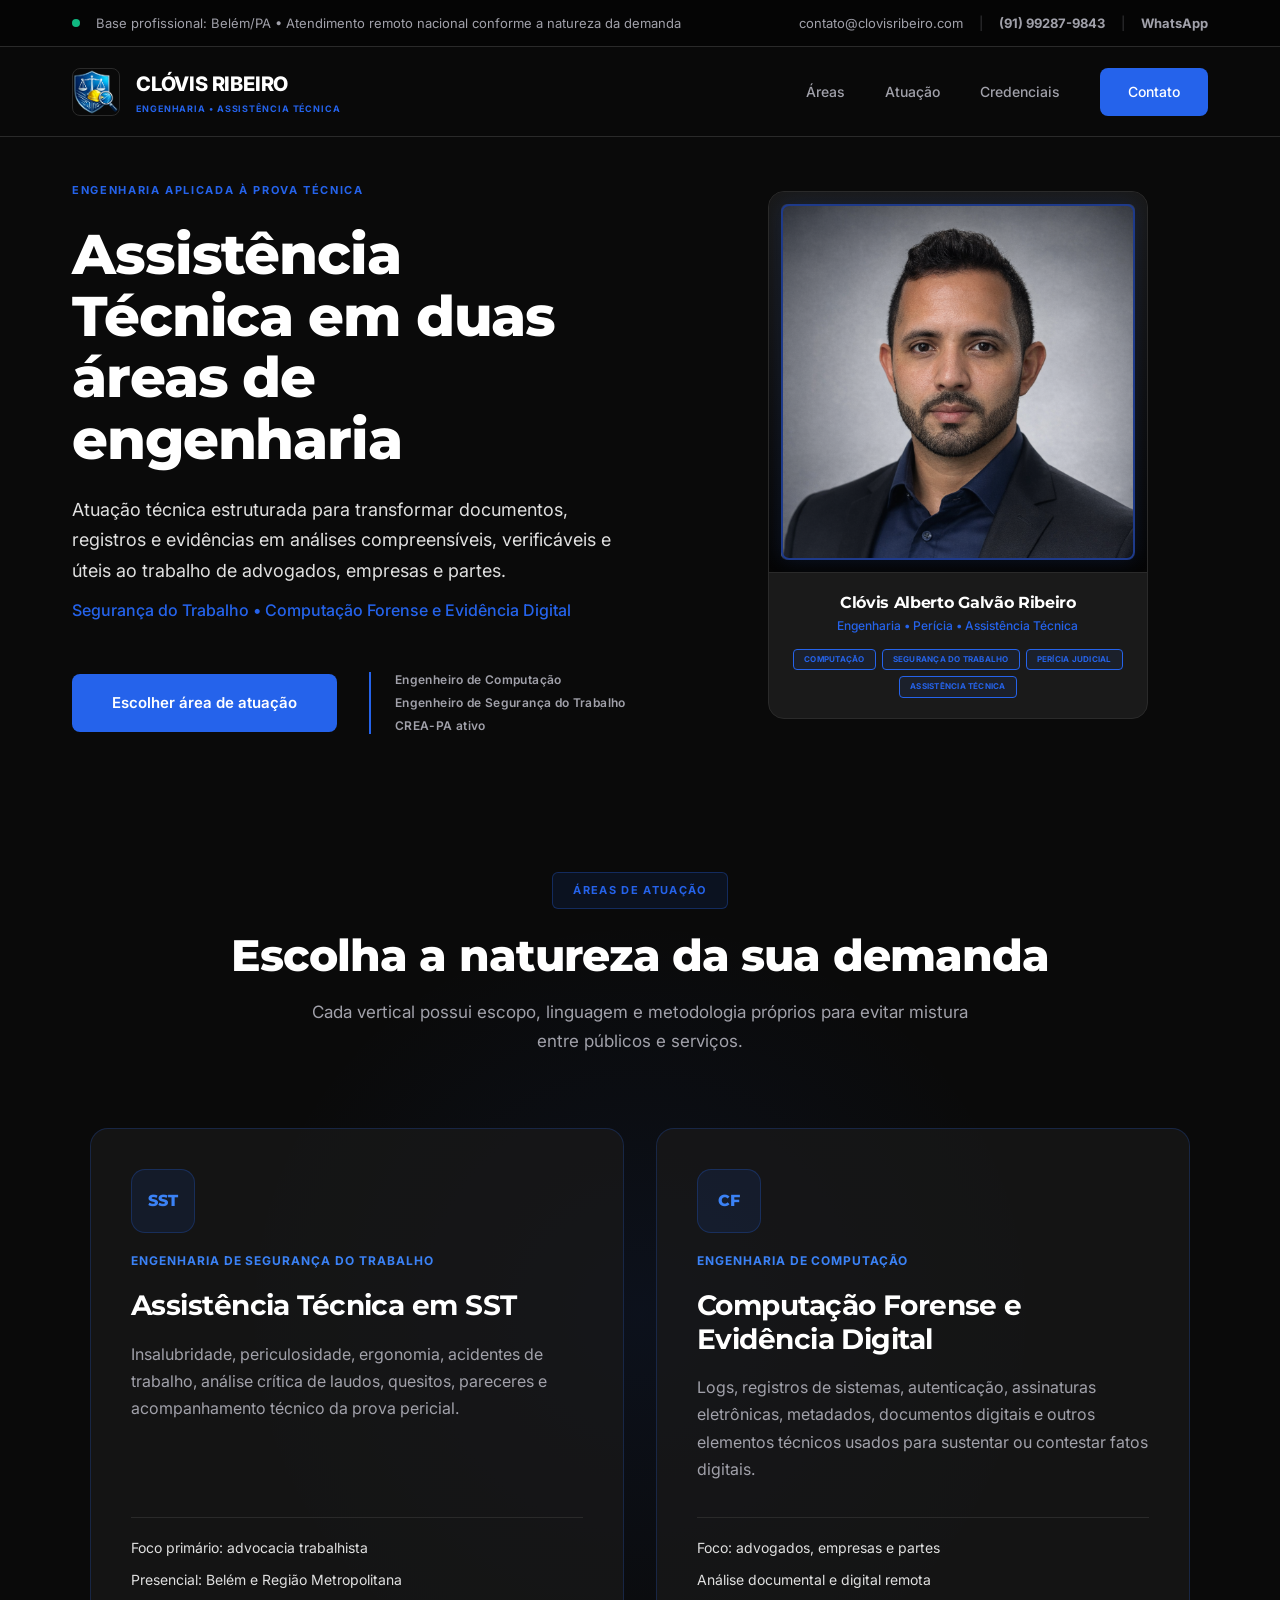
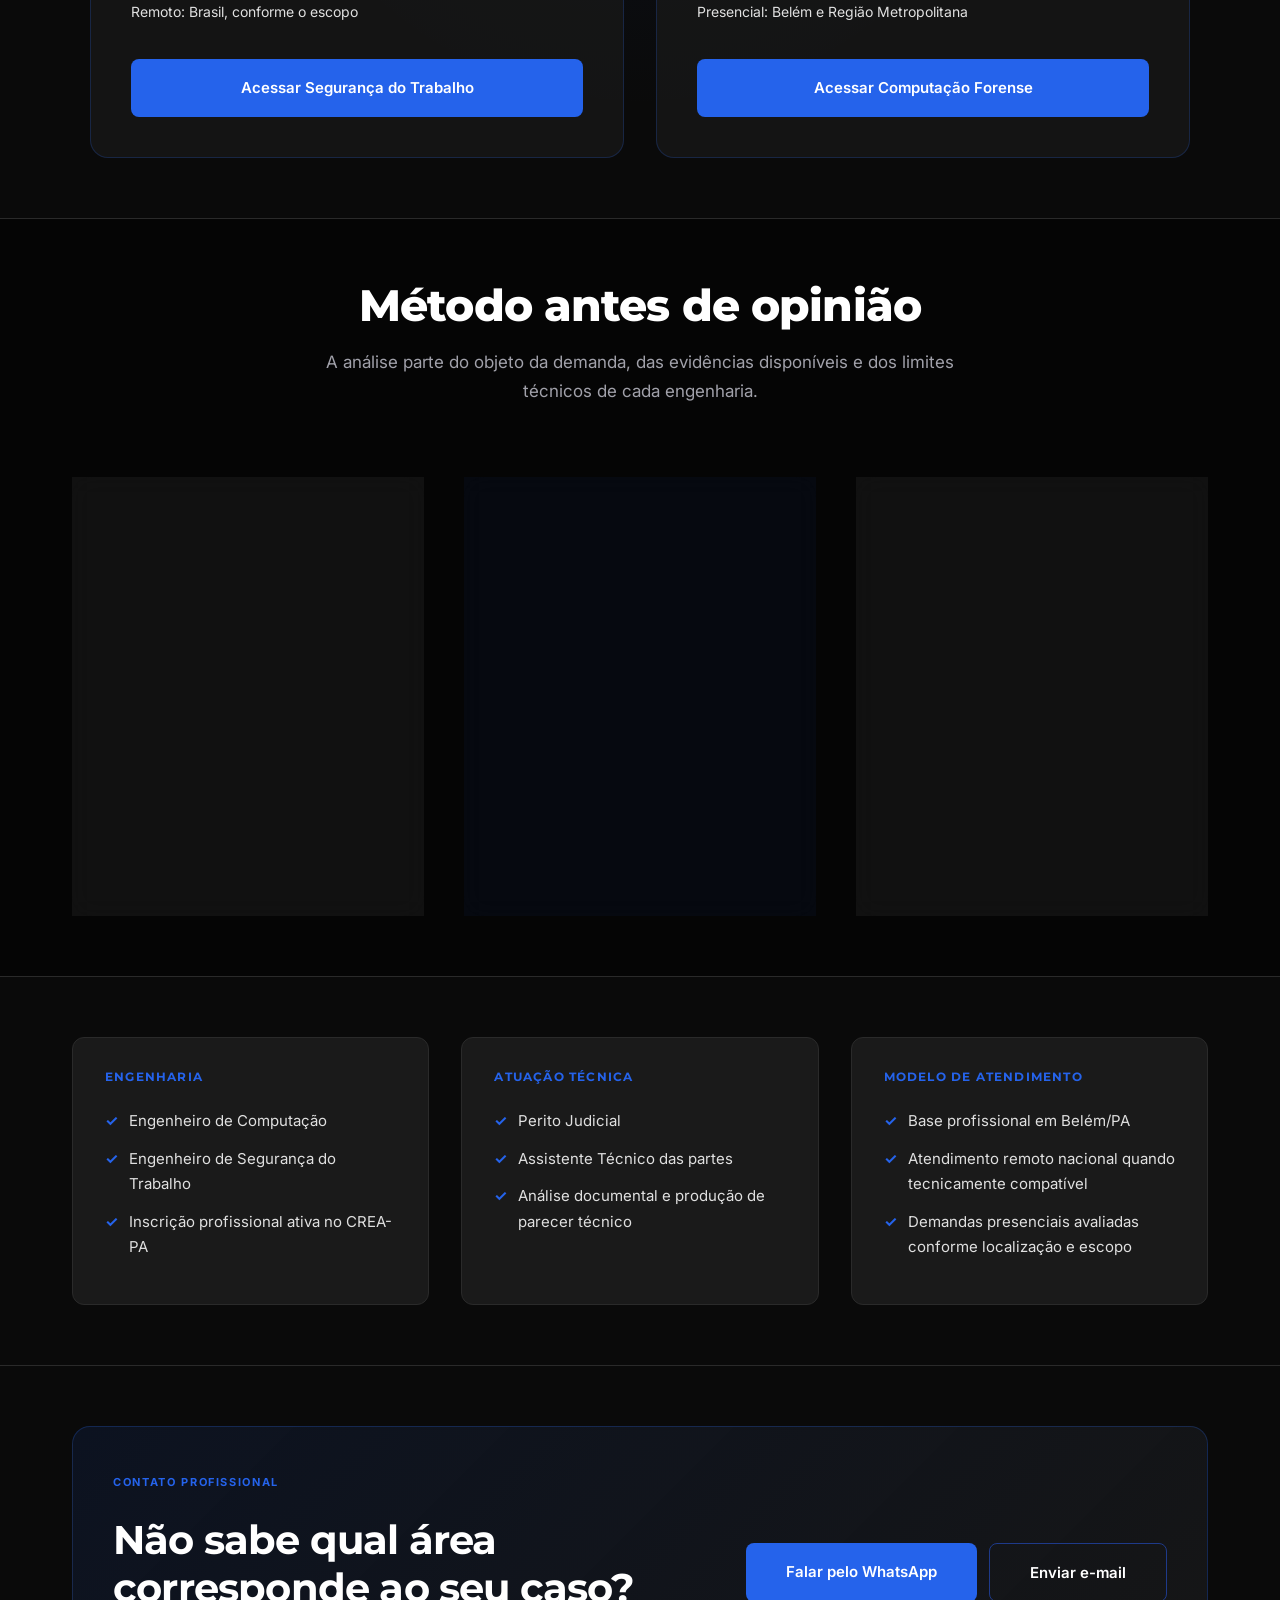
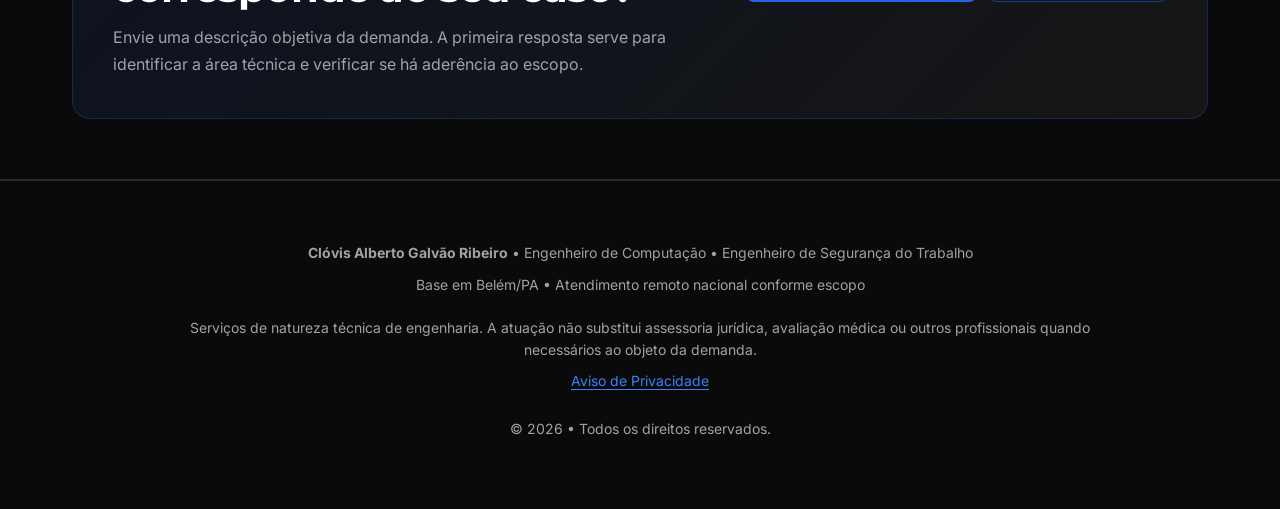
==== index.html @ cce73274 "fix: substitui marcador 01 por CF no card de computacao forense" ====
<!doctype html>
<html lang="pt-BR" dir="ltr">
<head>
  <meta charset="UTF-8" />
  <meta name="viewport" content="width=device-width, initial-scale=1" />
  <meta http-equiv="X-UA-Compatible" content="IE=edge" />

  <title>Clóvis Ribeiro | Engenharia, Assistência Técnica e Perícia</title>
  <meta name="description" content="Engenheiro de Computação e Engenheiro de Segurança do Trabalho. Assistência técnica em SST e Computação Forense, com base em Belém/PA e atendimento remoto nacional conforme o escopo." />
  <meta name="author" content="Clóvis Alberto Galvão Ribeiro" />
  <meta name="robots" content="index, follow" />

  <link rel="icon" type="image/png" href="assets/logo.png">
  <link rel="apple-touch-icon" href="assets/logo.png">
  <link rel="canonical" href="https://clovisribeiro.com/" />

  <meta property="og:type" content="website" />
  <meta property="og:url" content="https://clovisribeiro.com/" />
  <meta property="og:title" content="Clóvis Ribeiro | Engenharia e Assistência Técnica" />
  <meta property="og:description" content="Duas áreas de atuação: Segurança do Trabalho e Computação Forense. Análise técnica estruturada para prova pericial e contencioso." />
  <meta property="og:image" content="https://clovisribeiro.com/assets/ClovisProfissional.png" />
  <meta property="og:image:width" content="1024" />
  <meta property="og:image:height" content="1024" />
  <meta property="twitter:card" content="summary_large_image" />
  <meta property="twitter:image" content="https://clovisribeiro.com/assets/ClovisProfissional.png" />

  <script type="application/ld+json">
  {
    "@context": "https://schema.org",
    "@type": "Person",
    "name": "Clóvis Alberto Galvão Ribeiro",
    "url": "https://clovisribeiro.com/",
    "image": "https://clovisribeiro.com/assets/ClovisProfissional.png",
    "jobTitle": ["Engenheiro de Computação", "Engenheiro de Segurança do Trabalho"],
    "address": {
      "@type": "PostalAddress",
      "addressLocality": "Belém",
      "addressRegion": "PA",
      "addressCountry": "BR"
    },
    "email": "contato@clovisribeiro.com",
    "telephone": "+55-91-99287-9843",
    "knowsAbout": [
      "Segurança do Trabalho",
      "Insalubridade",
      "Periculosidade",
      "Ergonomia",
      "Computação Forense",
      "Evidência Digital",
      "Segurança da Informação"
    ]
  }
  </script>

  <link rel="preconnect" href="https://fonts.googleapis.com">
  <link rel="preconnect" href="https://fonts.gstatic.com" crossorigin>
  <link href="https://fonts.googleapis.com/css2?family=Montserrat:wght@400;500;600;700;800&family=Inter:wght@300;400;500;600&display=swap" rel="stylesheet">
  <link rel="stylesheet" href="style.css" />
  
  <script>
    const GA4_ID = "";
    const ADS_ID = "";
    window.dataLayer = window.dataLayer || [];
    function gtag(){dataLayer.push(arguments);}
    const GTAG_LOAD_ID = GA4_ID || ADS_ID;
    if (GTAG_LOAD_ID) {
      const script = document.createElement('script');
      script.async = true;
      script.src = `https://www.googletagmanager.com/gtag/js?id=${GTAG_LOAD_ID}`;
      document.head.appendChild(script);
      gtag('js', new Date());
      if (GA4_ID) {
        gtag('config', GA4_ID, {
          'send_page_view': true,
          'allow_google_signals': true,
          'allow_ad_personalization_signals': false
        });
      }
      if (ADS_ID) gtag('config', ADS_ID);
    }
    function trackEvent(eventName, eventParams) {
      if (GA4_ID) gtag('event', eventName, eventParams);
    }
  </script>
</head>
<body>
  <div class="topbar">
    <div class="container topbar__inner">
      <div class="topbar__left">
        <span class="status-dot"></span>
        <span>Base profissional: Belém/PA • Atendimento remoto nacional conforme a natureza da demanda</span>
      </div>
      <div class="topbar__right">
        <a href="mailto:contato@clovisribeiro.com">contato@clovisribeiro.com</a>
        <span class="separator">|</span>
        <a href="tel:+5591992879843"><strong>(91) 99287-9843</strong></a>
        <span class="separator">|</span>
        <a href="https://wa.me/5591992879843" target="_blank" rel="noopener noreferrer"><strong>WhatsApp</strong></a>
      </div>
    </div>
  </div>

  <header class="header">
    <div class="container header__inner">
      <a class="brand" href="#inicio">
        <img class="brand__logo" src="assets/logo.png" alt="Logo Clóvis Ribeiro" width="48" height="48" loading="eager">
        <div class="brand__text">
          <span class="brand__name">CLÓVIS RIBEIRO</span>
          <span class="brand__tag">ENGENHARIA • ASSISTÊNCIA TÉCNICA</span>
        </div>
      </a>
      <button class="mobile-menu-toggle" id="mobileMenuToggle" aria-label="Abrir menu de navegação" aria-expanded="false">
        <span></span><span></span><span></span>
      </button>
      <nav class="nav" id="mainNav" aria-label="Navegação principal">
        <a href="#areas">Áreas</a>
        <a href="#atuacao">Atuação</a>
        <a href="#credenciais">Credenciais</a>
        <a href="#contato" class="nav__cta">Contato</a>
      </nav>
    </div>
  </header>

  <main>
    <section class="hero hub-hero" id="inicio">
      <div class="container hero__grid">
        <div class="hero__content">
          <span class="kicker">Engenharia aplicada à prova técnica</span>
          <h1 class="hero__title">Assistência Técnica em duas áreas de engenharia</h1>
          <p class="hero__lead">Atuação técnica estruturada para transformar documentos, registros e evidências em análises compreensíveis, verificáveis e úteis ao trabalho de advogados, empresas e partes.</p>
          <p class="hero__target">Segurança do Trabalho • Computação Forense e Evidência Digital</p>
          <div class="hero__actions hero__actions--left">
            <a class="btn btn--primary hero-cta-restore" href="#areas">Escolher área de atuação</a>
            <div class="hero__credentials">
              <span>Engenheiro de Computação</span>
              <span>Engenheiro de Segurança do Trabalho</span>
              <span>CREA-PA ativo</span>
            </div>
          </div>
        </div>

        <div class="hero__visual">
          <div class="profile-card">
            <div class="profile-image">
              <img src="assets/ClovisProfissional.png" alt="Clóvis Alberto Galvão Ribeiro" width="380" height="380" loading="eager" fetchpriority="high" decoding="async">
            </div>
            <div class="profile-info">
              <h2>Clóvis Alberto Galvão Ribeiro</h2>
              <p>Engenharia • Perícia • Assistência Técnica</p>
              <div class="profile-certifications">
                <span>COMPUTAÇÃO</span>
                <span>SEGURANÇA DO TRABALHO</span>
                <span>PERÍCIA JUDICIAL</span>
                <span>ASSISTÊNCIA TÉCNICA</span>
              </div>
            </div>
          </div>
        </div>
      </div>
    </section>

    <section class="section section--premium" id="areas">
      <div class="container">
        <header class="section-header">
          <span class="methodology-badge">Áreas de atuação</span>
          <h2 class="section-title">Escolha a natureza da sua demanda</h2>
          <p class="section-subtitle section-subtitle--centered">Cada vertical possui escopo, linguagem e metodologia próprios para evitar mistura entre públicos e serviços.</p>
        </header>

        <div class="service-choice-grid">
          <article class="service-choice-card">
            <div class="service-choice-icon" aria-hidden="true">SST</div>
            <span class="service-choice-kicker">Engenharia de Segurança do Trabalho</span>
            <h3>Assistência Técnica em SST</h3>
            <p>Insalubridade, periculosidade, ergonomia, acidentes de trabalho, análise crítica de laudos, quesitos, pareceres e acompanhamento técnico da prova pericial.</p>
            <div class="service-choice-meta">
              <span>Foco primário: advocacia trabalhista</span>
              <span>Presencial: Belém e Região Metropolitana</span>
              <span>Remoto: Brasil, conforme o escopo</span>
            </div>
            <a class="btn btn--primary" href="sst/">Acessar Segurança do Trabalho</a>
          </article>

          <article class="service-choice-card">
            <div class="service-choice-icon" aria-hidden="true">CF</div>
            <span class="service-choice-kicker">Engenharia de Computação</span>
            <h3>Computação Forense e Evidência Digital</h3>
            <p>Logs, registros de sistemas, autenticação, assinaturas eletrônicas, metadados, documentos digitais e outros elementos técnicos usados para sustentar ou contestar fatos digitais.</p>
            <div class="service-choice-meta">
              <span>Foco: advogados, empresas e partes</span>
              <span>Análise documental e digital remota</span>
              <span>Presencial: Belém e Região Metropolitana</span>
            </div>
            <a class="btn btn--primary" href="computacao-forense/">Acessar Computação Forense</a>
          </article>
        </div>
      </div>
    </section>

    <section class="section section--dark" id="atuacao">
      <div class="container">
        <header class="section-header">
          <h2 class="section-title">Método antes de opinião</h2>
          <p class="section-subtitle section-subtitle--centered">A análise parte do objeto da demanda, das evidências disponíveis e dos limites técnicos de cada engenharia.</p>
        </header>
        <div class="modern-grid">
          <article class="modern-card">
            <div class="card-icon" aria-hidden="true">01</div>
            <h3>Delimitação do problema</h3>
            <div class="card-divider"></div>
            <p>Identificação do que precisa ser tecnicamente demonstrado, contestado ou esclarecido e de quais dados são necessários para isso.</p>
          </article>
          <article class="modern-card modern-card--featured">
            <div class="featured-badge">Método</div>
            <div class="card-icon" aria-hidden="true">02</div>
            <h3>Análise baseada em evidências</h3>
            <div class="card-divider"></div>
            <p>Exame dos documentos, registros e elementos técnicos relevantes, com separação entre fatos, limitações, inconsistências e conclusões possíveis.</p>
          </article>
          <article class="modern-card">
            <div class="card-icon" aria-hidden="true">03</div>
            <h3>Comunicação técnica clara</h3>
            <div class="card-divider"></div>
            <p>Entrega de subsídios técnicos compreensíveis para apoiar decisões, quesitos, pareceres e a atuação profissional de quem conduz o caso.</p>
          </article>
        </div>
      </div>
    </section>

    <section class="section" id="credenciais">
      <div class="container qualificacoes-grid">
        <article class="qualification-card">
          <h3>ENGENHARIA</h3>
          <ul>
            <li>Engenheiro de Computação</li>
            <li>Engenheiro de Segurança do Trabalho</li>
            <li>Inscrição profissional ativa no CREA-PA</li>
          </ul>
        </article>
        <article class="qualification-card">
          <h3>ATUAÇÃO TÉCNICA</h3>
          <ul>
            <li>Perito Judicial</li>
            <li>Assistente Técnico das partes</li>
            <li>Análise documental e produção de parecer técnico</li>
          </ul>
        </article>
        <article class="qualification-card">
          <h3>MODELO DE ATENDIMENTO</h3>
          <ul>
            <li>Base profissional em Belém/PA</li>
            <li>Atendimento remoto nacional quando tecnicamente compatível</li>
            <li>Demandas presenciais avaliadas conforme localização e escopo</li>
          </ul>
        </article>
      </div>
    </section>

    <section class="section section--contact" id="contato">
      <div class="container">
        <div class="cta-band">
          <div>
            <span class="kicker">Contato profissional</span>
            <h2>Não sabe qual área corresponde ao seu caso?</h2>
            <p>Envie uma descrição objetiva da demanda. A primeira resposta serve para identificar a área técnica e verificar se há aderência ao escopo.</p>
          </div>
          <div class="cta-band__actions">
            <a class="btn btn--primary" href="https://wa.me/5591992879843?text=Ol%C3%A1%2C%20Cl%C3%B3vis.%20Gostaria%20de%20avaliar%20uma%20demanda%20t%C3%A9cnica." target="_blank" rel="noopener noreferrer">Falar pelo WhatsApp</a>
            <a class="btn btn--secondary" href="mailto:contato@clovisribeiro.com">Enviar e-mail</a>
          </div>
        </div>
      </div>
    </section>
  </main>

  <footer class="footer">
    <div class="container footer-content">
      <p><strong>Clóvis Alberto Galvão Ribeiro</strong> • Engenheiro de Computação • Engenheiro de Segurança do Trabalho</p>
      <p>Base em Belém/PA • Atendimento remoto nacional conforme escopo</p>
      <p class="footer-legal-note">Serviços de natureza técnica de engenharia. A atuação não substitui assessoria jurídica, avaliação médica ou outros profissionais quando necessários ao objeto da demanda.</p>
      <p><a href="privacidade.html">Aviso de Privacidade</a></p>
      <p class="footer-copy">© <span id="year"></span> • Todos os direitos reservados.</p>
    </div>
  </footer>

  
  <script>
    document.getElementById('year').textContent = new Date().getFullYear();

    const mobileToggle = document.getElementById('mobileMenuToggle');
    const mainNav = document.getElementById('mainNav');
    if (mobileToggle && mainNav) {
      mobileToggle.addEventListener('click', () => {
        const isExpanded = mobileToggle.getAttribute('aria-expanded') === 'true';
        mobileToggle.setAttribute('aria-expanded', String(!isExpanded));
        mainNav.classList.toggle('nav--open');
        document.body.classList.toggle('menu-open');
      });
      document.querySelectorAll('.nav a').forEach(link => {
        link.addEventListener('click', () => {
          mainNav.classList.remove('nav--open');
          mobileToggle.setAttribute('aria-expanded', 'false');
          document.body.classList.remove('menu-open');
        });
      });
    }

    document.querySelectorAll('a[href^="#"]').forEach(anchor => {
      anchor.addEventListener('click', function (e) {
        const target = document.querySelector(this.getAttribute('href'));
        if (target) {
          e.preventDefault();
          target.scrollIntoView({ behavior: 'smooth', block: 'start' });
        }
      });
    });

    document.querySelectorAll('.faq-trigger').forEach(button => {
      button.addEventListener('click', () => {
        const item = button.closest('.faq-item');
        const isExpanded = button.getAttribute('aria-expanded') === 'true';
        document.querySelectorAll('.faq-item').forEach(other => {
          if (other !== item) {
            other.classList.remove('faq-item--active');
            const trigger = other.querySelector('.faq-trigger');
            if (trigger) trigger.setAttribute('aria-expanded', 'false');
          }
        });
        button.setAttribute('aria-expanded', String(!isExpanded));
        item.classList.toggle('faq-item--active');
      });
    });
  </script>
</body>
</html>
---- style.css ----
/* ===================================
   VARIÁVEIS E RESET
   =================================== */

:root {
  /* Cores principais */
  --bg-primary: #0a0a0a;
  --bg-secondary: #1a1a1a;
  --bg-dark: #050505;
  
  /* Azuis */
  --blue-navy: #1e3a8a;
  --blue-royal: #2563eb;
  --blue-light: #3b82f6;
  
  /* Textos */
  --text-white: #ffffff;
  --text-light: #e0e0e0;
  --text-gray: #a1a1aa;
  --text-dim: #71717a;
  
  /* Bordas */
  --border-subtle: #2a2a2a;
  --border-blue: #1e3a8a;
  
  /* Transições */
  --transition: 0.3s cubic-bezier(0.4, 0, 0.2, 1);
  --transition-slow: 0.5s cubic-bezier(0.4, 0, 0.2, 1);
}

/* Reset e Base */
*, *::before, *::after {
  box-sizing: border-box;
  margin: 0;
  padding: 0;
}

html {
  scroll-behavior: smooth;
  -webkit-font-smoothing: antialiased;
  -moz-osx-font-smoothing: grayscale;
}

body {
  font-family: 'Inter', -apple-system, BlinkMacSystemFont, 'Segoe UI', sans-serif;
  background: var(--bg-primary);
  color: var(--text-light);
  line-height: 1.7;
  font-size: 16px;
  font-weight: 400;
  overflow-x: hidden;
}

body.menu-open {
  overflow: hidden;
}

/* Tipografia */
h1, h2, h3, h4, h5, h6 {
  font-family: 'Montserrat', sans-serif;
  color: var(--text-white);
  font-weight: 700;
  line-height: 1.2;
  letter-spacing: -0.02em;
}

p {
  color: var(--text-light);
  margin-bottom: 1rem;
}

a {
  text-decoration: none;
  color: inherit;
  transition: var(--transition);
}

img {
  max-width: 100%;
  height: auto;
  display: block;
}

button {
  font-family: inherit;
  cursor: pointer;
  border: none;
  background: none;
}

/* Container */
.container {
  max-width: 1200px;
  margin: 0 auto;
  padding: 0 32px;
}

/* ===================================
   TOPBAR
   =================================== */

.topbar {
  background: var(--bg-dark);
  border-bottom: 1px solid var(--border-subtle);
  padding: 12px 0;
  font-size: 13px;
  color: var(--text-gray);
}

.topbar__inner {
  display: flex;
  justify-content: space-between;
  align-items: center;
  flex-wrap: wrap;
  gap: 12px;
}

.topbar__left,
.topbar__right {
  display: flex;
  align-items: center;
  gap: 16px;
}

.status-dot {
  width: 8px;
  height: 8px;
  background: #10b981;
  border-radius: 50%;
  display: inline-block;
  animation: pulse 2s infinite;
}

@keyframes pulse {
  0%, 100% { opacity: 1; }
  50% { opacity: 0.5; }
}

.separator {
  opacity: 0.3;
}

.topbar a:hover {
  color: var(--blue-royal);
}

/* ===================================
   HEADER
   =================================== */

.header {
  position: sticky;
  top: 0;
  background: rgba(10, 10, 10, 0.95);
  backdrop-filter: blur(20px);
  border-bottom: 1px solid var(--border-subtle);
  padding: 20px 0;
  z-index: 1000;
}

.header__inner {
  display: flex;
  justify-content: space-between;
  align-items: center;
}

/* Brand */
.brand {
  display: flex;
  align-items: center;
  gap: 16px;
}

.brand:hover {
  opacity: 0.9;
}

.brand__logo {
  width: 48px;
  height: 48px;
  border-radius: 8px;
  border: 1px solid var(--border-subtle);
}

.brand__text {
  display: flex;
  flex-direction: column;
}

.brand__name {
  font-size: 20px;
  font-weight: 800;
  color: var(--text-white);
  letter-spacing: -0.01em;
}

.brand__tag {
  font-size: 9px;
  color: var(--blue-royal);
  font-weight: 700;
  letter-spacing: 0.1em;
  text-transform: uppercase;
}

/* Navigation */
.nav {
  display: flex;
  align-items: center;
  gap: 40px;
}

.nav a {
  font-size: 14px;
  font-weight: 500;
  color: var(--text-gray);
  position: relative;
}

.nav a:not(.nav__cta)::after {
  content: '';
  position: absolute;
  bottom: -6px;
  left: 0;
  width: 0;
  height: 2px;
  background: var(--blue-royal);
  transition: var(--transition);
}

.nav a:not(.nav__cta):hover {
  color: var(--text-white);
}

.nav a:not(.nav__cta):hover::after {
  width: 100%;
}

.nav__cta {
  background: var(--blue-royal);
  color: var(--text-white) !important;
  padding: 12px 28px;
  border-radius: 8px;
  font-weight: 600;
  font-size: 14px;
}

.nav__cta:hover {
  background: var(--blue-light);
  transform: translateY(-2px);
}

/* Mobile Menu Toggle */
.mobile-menu-toggle {
  display: none;
  flex-direction: column;
  gap: 5px;
  padding: 8px;
}

.mobile-menu-toggle span {
  width: 24px;
  height: 2px;
  background: var(--blue-royal);
  border-radius: 2px;
  transition: var(--transition);
}

.mobile-menu-toggle[aria-expanded="true"] span:nth-child(1) {
  transform: rotate(45deg) translate(6px, 6px);
}

.mobile-menu-toggle[aria-expanded="true"] span:nth-child(2) {
  opacity: 0;
}

.mobile-menu-toggle[aria-expanded="true"] span:nth-child(3) {
  transform: rotate(-45deg) translate(6px, -6px);
}

/* ===================================
   HERO SECTION
   =================================== */

.hero {
  padding: 40px 0 60px 0;
  min-height: 75vh;
  display: flex;
  align-items: center;
}

.hero__grid {
  display: grid;
  grid-template-columns: 1fr 0.9fr;
  gap: 80px;
  align-items: center;
  margin-top: -20px;
}

.hero__content {
  text-align: center;
}

.kicker {
  display: inline-block;
  font-size: 11px;
  font-weight: 700;
  text-transform: uppercase;
  letter-spacing: 0.15em;
  color: var(--blue-royal);
  margin-bottom: 24px;
}

.hero__title {
  font-size: clamp(36px, 5vw, 56px);
  font-weight: 800;
  line-height: 1.1;
  margin-bottom: 24px;
  color: var(--text-white);
}

.hero__lead {
  font-size: 18px;
  line-height: 1.7;
  color: var(--text-light);
  max-width: 600px;
  margin: 0 auto 12px;
  text-align: justify;
  hyphens: none;
  -webkit-hyphens: none;
  -ms-hyphens: none;
  word-break: normal;
}

.hero__target {
  font-size: 16px;
  line-height: 1.6;
  color: var(--blue-royal);
  font-weight: 500;
  max-width: 600px;
  margin: 0 auto 40px;
  text-align: center;
}

.hero__actions {
  display: flex;
  align-items: center;
  justify-content: center;
  gap: 32px;
  flex-wrap: wrap;
  margin-top: 48px;
}

.hero__credentials {
  display: flex;
  flex-direction: column;
  gap: 6px;
  padding-left: 24px;
  border-left: 2px solid var(--blue-royal);
  text-align: left;
}

.hero__credentials span {
  font-size: 12px;
  font-weight: 600;
  color: var(--text-gray);
  letter-spacing: 0.03em;
  line-height: 1.4;
}

/* ===================================
   BUTTONS
   =================================== */

.btn {
  display: inline-block;
  padding: 16px 40px;
  font-size: 15px;
  font-weight: 600;
  border-radius: 8px;
  transition: var(--transition);
  cursor: pointer;
  text-align: center;
  border: none;
}

.btn--primary {
  background: var(--blue-royal);
  color: var(--text-white);
}

.btn--primary:hover {
  background: var(--blue-light);
  transform: translateY(-2px);
  box-shadow: 0 8px 24px rgba(37, 99, 235, 0.3);
}

.btn--full {
  width: 100%;
}

.hero-cta-restore.btn.btn--primary {
  background: var(--blue-royal);
  color: var(--text-white);
  padding: 16px 40px;
  font-size: 15px;
  font-weight: 600;
  border-radius: 8px;
  transition: var(--transition);
  cursor: pointer;
  display: inline-flex;
  align-items: center;
  justify-content: center;
  border: none;
  text-decoration: none;
  box-shadow: none;
  letter-spacing: normal;
  text-transform: none;
  width: auto;
}

.hero-cta-restore.btn.btn--primary:hover {
  background: var(--blue-light);
  transform: translateY(-2px);
  box-shadow: 0 8px 24px rgba(37, 99, 235, 0.3);
}

.hero-cta-restore.btn.btn--primary:active {
  transform: translateY(0);
}

/* ===================================
   PROFILE CARD
   =================================== */

.profile-card {
  background: var(--bg-secondary);
  border: 1px solid var(--border-subtle);
  border-radius: 16px;
  overflow: hidden;
  transition: var(--transition-slow);
  max-width: 380px;
  margin: 0 auto;
}

.profile-card:hover {
  transform: translateY(-8px);
  border-color: var(--blue-navy);
  box-shadow: 0 20px 60px rgba(37, 99, 235, 0.15);
}

.profile-image {
  height: 380px;
  background: linear-gradient(180deg, var(--bg-secondary) 0%, var(--bg-dark) 100%);
  display: flex;
  align-items: flex-end;
  justify-content: center;
  overflow: hidden;
  position: relative;
  padding: 12px;
}

.profile-image::before {
  content: '';
  position: absolute;
  inset: 12px;
  border: 2px solid var(--blue-navy);
  border-radius: 8px;
  pointer-events: none;
  z-index: 1;
  box-shadow: 0 0 20px rgba(37, 99, 235, 0.15);
}

.profile-image img {
  width: 100%;
  height: 100%;
  object-fit: cover;
  object-position: center 15%;
  border-radius: 6px;
}

.profile-info {
  padding: 20px;
  text-align: center;
  border-top: 1px solid var(--border-subtle);
}

.profile-info h2 {
  font-size: 16px;
  font-weight: 700;
  color: var(--text-white);
  margin-bottom: 4px;
  line-height: 1.3;
}

.profile-info p {
  font-size: 12px;
  color: var(--blue-royal);
  margin-bottom: 14px;
  font-weight: 500;
  line-height: 1.4;
}

.profile-certifications {
  display: flex;
  flex-wrap: wrap;
  gap: 6px;
  justify-content: center;
  margin-top: 0;
  padding: 0;
}

.profile-certifications span {
  font-size: 8px;
  font-weight: 700;
  text-transform: uppercase;
  letter-spacing: 0.03em;
  padding: 5px 10px;
  background: rgba(37, 99, 235, 0.08);
  border: 1.5px solid var(--blue-royal);
  color: var(--blue-royal);
  border-radius: 4px;
  transition: var(--transition);
  line-height: 1.2;
}

.profile-certifications span:hover {
  background: rgba(37, 99, 235, 0.15);
  border-color: var(--blue-light);
  transform: translateY(-2px);
}

/* ===================================
   SECTIONS
   =================================== */

.section {
  padding: 60px 0;
  border-bottom: 1px solid var(--border-subtle);
}

.section--dark {
  background: var(--bg-dark);
}

.section-header {
  text-align: center;
  margin-bottom: 72px;
}

.section-title {
  font-size: clamp(32px, 4vw, 44px);
  font-weight: 800;
  color: var(--text-white);
  margin-bottom: 16px;
}

.section-subtitle {
  font-size: 17px;
  color: var(--text-gray);
  max-width: 700px;
  margin: 0 auto;
}

.section-subtitle--centered {
  text-align: center !important;
}

/* ===================================
   SEÇÃO PREMIUM - O QUE É ASSISTÊNCIA TÉCNICA
   =================================== */

.section--premium {
  position: relative;
  overflow: hidden;
}

.section--premium::before {
  content: '';
  position: absolute;
  top: 50%;
  left: 50%;
  width: 800px;
  height: 800px;
  background: radial-gradient(circle, rgba(37, 99, 235, 0.08) 0%, transparent 70%);
  transform: translate(-50%, -50%);
  pointer-events: none;
  z-index: 0;
}

.section--premium .container {
  position: relative;
  z-index: 1;
}

.section-subtitle-premium {
  font-size: 19px;
  font-weight: 500;
  color: var(--text-gray);
  max-width: 800px;
  margin: 0 auto;
  line-height: 1.6;
  text-align: center;
}

/* Modern Grid */
.modern-grid {
  display: grid;
  grid-template-columns: repeat(3, 1fr);
  gap: 40px;
  max-width: 1200px;
  margin: 0 auto;
}

/* Modern Card */
.modern-card {
  position: relative;
  background: rgba(26, 26, 26, 0.6);
  backdrop-filter: blur(12px);
  -webkit-backdrop-filter: blur(12px);
  border: 1px solid rgba(37, 99, 235, 0.15);
  border-radius: 20px;
  padding: 48px 36px;
  transition: all 0.4s cubic-bezier(0.4, 0, 0.2, 1);
  overflow: hidden;
}

.modern-card::before {
  content: '';
  position: absolute;
  inset: 0;
  border-radius: 20px;
  padding: 1px;
  background: linear-gradient(135deg, rgba(37, 99, 235, 0.3), transparent, rgba(37, 99, 235, 0.1));
  -webkit-mask: linear-gradient(#fff 0 0) content-box, linear-gradient(#fff 0 0);
  -webkit-mask-composite: xor;
  mask-composite: exclude;
  opacity: 0;
  transition: opacity 0.4s ease;
}

.modern-card:hover {
  transform: translateY(-8px);
  border-color: rgba(37, 99, 235, 0.4);
  box-shadow: 0 20px 60px rgba(37, 99, 235, 0.15),
              0 0 0 1px rgba(255, 255, 255, 0.05) inset;
}

.modern-card:hover::before {
  opacity: 1;
}

/* Card Glow Effect */
.card-glow {
  position: absolute;
  top: 50%;
  left: 50%;
  width: 200px;
  height: 200px;
  background: radial-gradient(circle, rgba(37, 99, 235, 0.15) 0%, transparent 70%);
  transform: translate(-50%, -50%);
  opacity: 0;
  transition: opacity 0.4s ease;
  pointer-events: none;
}

.modern-card:hover .card-glow {
  opacity: 1;
}

/* Featured Card */
.modern-card--featured {
  border-color: rgba(37, 99, 235, 0.3);
  background: rgba(37, 99, 235, 0.05);
}

.featured-badge {
  position: absolute;
  top: 20px;
  right: 20px;
  background: linear-gradient(135deg, var(--blue-royal), var(--blue-light));
  color: var(--text-white);
  font-size: 11px;
  font-weight: 700;
  text-transform: uppercase;
  letter-spacing: 0.08em;
  padding: 6px 14px;
  border-radius: 6px;
  box-shadow: 0 4px 12px rgba(37, 99, 235, 0.3);
}

/* Card Icon */
.card-icon {
  width: 72px;
  height: 72px;
  display: flex;
  align-items: center;
  justify-content: center;
  background: rgba(37, 99, 235, 0.1);
  border: 1px solid rgba(37, 99, 235, 0.2);
  border-radius: 16px;
  margin-bottom: 28px;
  color: var(--blue-royal);
  transition: all 0.3s ease;
}

.modern-card:hover .card-icon {
  background: rgba(37, 99, 235, 0.15);
  border-color: rgba(37, 99, 235, 0.4);
  transform: scale(1.05);
}

/* Card Title */
.modern-card h3 {
  font-size: 24px;
  font-weight: 700;
  color: var(--text-white);
  margin-bottom: 20px;
  letter-spacing: -0.01em;
}

/* Card Divider */
.card-divider {
  width: 50px;
  height: 3px;
  background: linear-gradient(90deg, var(--blue-royal), transparent);
  margin-bottom: 24px;
  border-radius: 2px;
}

/* Card Text */
.modern-card p {
  font-size: 16px;
  line-height: 1.7;
  color: var(--text-gray);
  margin: 0;
}

/* ===================================
   SEÇÃO DE FILTRO DE PÚBLICO
   =================================== */

.section--filter {
  background: var(--bg-primary);
  padding: 50px 0;
}

.filter-block {
  max-width: 800px;
  margin: 0 auto;
  text-align: center;
}

.filter-title {
  font-size: 28px;
  font-weight: 700;
  color: var(--text-white);
  margin-bottom: 36px;
  letter-spacing: -0.01em;
}

.filter-list {
  list-style: none;
  padding: 0;
  margin: 0;
  display: flex;
  flex-direction: column;
  gap: 20px;
}

.filter-list li {
  display: flex;
  align-items: flex-start;
  gap: 16px;
  padding: 20px 24px;
  background: rgba(26, 26, 26, 0.5);
  border: 1px solid rgba(37, 99, 235, 0.15);
  border-radius: 12px;
  transition: all 0.3s ease;
}

.filter-list li:hover {
  border-color: rgba(37, 99, 235, 0.3);
  background: rgba(26, 26, 26, 0.7);
  transform: translateX(4px);
}

.filter-check {
  font-size: 20px;
  color: var(--blue-royal);
  font-weight: 700;
  flex-shrink: 0;
}

.filter-text {
  font-size: 16px;
  color: var(--text-light);
  line-height: 1.6;
  text-align: left;
}

/* ===================================
   QUALIFICAÇÕES
   =================================== */

.qualificacoes-grid {
  display: grid;
  grid-template-columns: repeat(auto-fit, minmax(300px, 1fr));
  gap: 32px;
}

.qualification-card {
  background: var(--bg-secondary);
  border: 1px solid var(--border-subtle);
  border-radius: 12px;
  padding: 32px;
  transition: var(--transition);
}

.qualification-card:hover {
  border-color: var(--blue-navy);
  transform: translateY(-4px);
}

.qualification-card h3 {
  font-size: 12px;
  font-weight: 700;
  text-transform: uppercase;
  letter-spacing: 0.1em;
  color: var(--blue-royal);
  margin-bottom: 24px;
}

.qualification-card ul {
  list-style: none;
}

.qualification-card li {
  font-size: 15px;
  color: var(--text-light);
  margin-bottom: 12px;
  padding-left: 24px;
  position: relative;
}

.qualification-card li::before {
  content: '✓';
  position: absolute;
  left: 0;
  color: var(--blue-royal);
  font-weight: 700;
}

/* ===================================
   METODOLOGIA PREMIUM - COMO FUNCIONA
   =================================== */

.section--methodology {
  position: relative;
  overflow: hidden;
  background: var(--bg-primary);
}

.section--methodology::before {
  content: '';
  position: absolute;
  top: 50%;
  right: 10%;
  width: 600px;
  height: 600px;
  background: radial-gradient(circle, rgba(37, 99, 235, 0.06) 0%, transparent 70%);
  transform: translateY(-50%);
  pointer-events: none;
  z-index: 0;
}

.section--methodology .container {
  position: relative;
  z-index: 1;
}

/* Badge da Metodologia */
.methodology-badge {
  display: inline-block;
  background: rgba(37, 99, 235, 0.1);
  border: 1px solid rgba(37, 99, 235, 0.3);
  color: var(--blue-royal);
  font-size: 11px;
  font-weight: 700;
  text-transform: uppercase;
  letter-spacing: 0.12em;
  padding: 8px 20px;
  border-radius: 6px;
  margin-bottom: 20px;
}

/* Timeline Container */
.methodology-timeline {
  position: relative;
  max-width: 1000px;
  margin: 0 auto;
  padding: 60px 0 20px;
}

/* Linha Conectora com Gradiente */
.timeline-line-gradient {
  position: absolute;
  left: 60px;
  top: 100px;
  bottom: 100px;
  width: 2px;
  background: linear-gradient(180deg, 
    transparent 0%,
    rgba(37, 99, 235, 0.3) 10%,
    rgba(37, 99, 235, 0.6) 50%,
    rgba(37, 99, 235, 0.3) 90%,
    transparent 100%
  );
  box-shadow: 0 0 12px rgba(37, 99, 235, 0.4);
  z-index: 0;
}

/* Step Container */
.methodology-step {
  position: relative;
  display: grid;
  grid-template-columns: 120px 1fr;
  gap: 60px;
  margin-bottom: 80px;
  align-items: start;
  opacity: 0;
  transform: translateY(30px);
  animation: fadeInUp 0.8s cubic-bezier(0.4, 0, 0.2, 1) forwards;
}

.methodology-step[data-step="1"] {
  animation-delay: 0s;
}

.methodology-step[data-step="2"] {
  animation-delay: 0.15s;
}

.methodology-step[data-step="3"] {
  animation-delay: 0.3s;
}

.methodology-step:last-child {
  margin-bottom: 0;
}

@keyframes fadeInUp {
  to {
    opacity: 1;
    transform: translateY(0);
  }
}

/* Marcador com Double Ring */
.step-marker {
  position: relative;
  display: flex;
  justify-content: center;
  z-index: 2;
}

.marker-ring-outer {
  width: 120px;
  height: 120px;
  display: flex;
  align-items: center;
  justify-content: center;
  background: rgba(10, 10, 10, 0.95);
  border: 2px solid rgba(37, 99, 235, 0.25);
  border-radius: 50%;
  transition: all 0.5s cubic-bezier(0.4, 0, 0.2, 1);
  position: relative;
  animation: pulseRing 3s ease-in-out infinite;
}

@keyframes pulseRing {
  0%, 100% {
    opacity: 0.8;
    box-shadow: 0 0 0 0 rgba(37, 99, 235, 0.3);
  }
  50% {
    opacity: 1;
    box-shadow: 0 0 0 8px rgba(37, 99, 235, 0.1);
  }
}

.marker-ring-outer::before {
  content: '';
  position: absolute;
  inset: -12px;
  border-radius: 50%;
  background: radial-gradient(circle, rgba(37, 99, 235, 0.12) 0%, transparent 70%);
  opacity: 0;
  transition: opacity 0.5s ease;
}

.methodology-step:hover .marker-ring-outer::before {
  opacity: 1;
}

.marker-ring-inner {
  width: 88px;
  height: 88px;
  display: flex;
  align-items: center;
  justify-content: center;
  background: radial-gradient(circle, rgba(37, 99, 235, 0.2) 0%, rgba(37, 99, 235, 0.05) 60%, transparent 100%);
  border: 1px solid rgba(37, 99, 235, 0.4);
  border-radius: 50%;
  transition: all 0.5s ease;
}

.methodology-step:hover .marker-ring-outer {
  border-color: rgba(37, 99, 235, 0.5);
  box-shadow: 0 0 35px rgba(37, 99, 235, 0.35);
  transform: scale(1.05);
}

.methodology-step:hover .marker-ring-inner {
  background: radial-gradient(circle, rgba(37, 99, 235, 0.3) 0%, rgba(37, 99, 235, 0.1) 60%, transparent 100%);
  border-color: rgba(37, 99, 235, 0.6);
  transform: scale(1.08);
}

.step-number {
  font-size: 32px;
  font-weight: 800;
  color: var(--blue-royal);
  font-family: 'Montserrat', sans-serif;
}

/* Step Card */
.step-card {
  position: relative;
  background: rgba(26, 26, 26, 0.5);
  backdrop-filter: blur(8px);
  -webkit-backdrop-filter: blur(8px);
  border: 1px solid rgba(37, 99, 235, 0.15);
  border-radius: 20px;
  padding: 48px 44px;
  transition: all 0.5s cubic-bezier(0.4, 0, 0.2, 1);
  overflow: hidden;
}

.step-card::before {
  content: '';
  position: absolute;
  inset: 0;
  border-radius: 20px;
  padding: 1px;
  background: linear-gradient(135deg, rgba(37, 99, 235, 0.4), transparent, rgba(37, 99, 235, 0.2));
  -webkit-mask: linear-gradient(#fff 0 0) content-box, linear-gradient(#fff 0 0);
  -webkit-mask-composite: xor;
  mask-composite: exclude;
  opacity: 0;
  transition: opacity 0.5s ease;
}

.methodology-step:hover .step-card {
  transform: translateY(-7px) scale(1.01);
  border-color: rgba(37, 99, 235, 0.35);
  box-shadow: 0 18px 52px rgba(37, 99, 235, 0.14),
              0 0 0 1px rgba(255, 255, 255, 0.04) inset;
}

.methodology-step:hover .step-card::before {
  opacity: 1;
}

/* Step Card Glow */
.step-card-glow {
  position: absolute;
  top: 50%;
  left: 50%;
  width: 280px;
  height: 280px;
  background: radial-gradient(circle, rgba(37, 99, 235, 0.12) 0%, transparent 70%);
  transform: translate(-50%, -50%);
  opacity: 0;
  transition: opacity 0.5s ease;
  pointer-events: none;
}

.methodology-step:hover .step-card-glow {
  opacity: 1;
}

/* Step Icon */
.step-icon {
  width: 64px;
  height: 64px;
  display: flex;
  align-items: center;
  justify-content: center;
  background: rgba(37, 99, 235, 0.08);
  border: 1px solid rgba(37, 99, 235, 0.2);
  border-radius: 14px;
  margin-bottom: 24px;
  color: var(--blue-royal);
  transition: all 0.4s ease;
}

.methodology-step:hover .step-icon {
  background: rgba(37, 99, 235, 0.15);
  border-color: rgba(37, 99, 235, 0.4);
  transform: scale(1.08) rotate(2deg);
}

/* Step Title */
.step-card h3 {
  font-size: 26px;
  font-weight: 700;
  color: var(--text-white);
  margin-bottom: 12px;
  letter-spacing: -0.02em;
  line-height: 1.3;
}

/* Step Micro Description */
.step-micro {
  font-size: 14px;
  font-weight: 600;
  color: var(--blue-royal);
  margin-bottom: 20px;
  line-height: 1.5;
  letter-spacing: 0.01em;
}

/* Step Divider */
.step-divider {
  width: 60px;
  height: 3px;
  background: linear-gradient(90deg, var(--blue-royal), transparent);
  margin-bottom: 24px;
  border-radius: 2px;
  opacity: 0.1;
}

/* Step Description */
.step-description {
  font-size: 17px;
  line-height: 1.7;
  color: var(--text-gray);
  margin-bottom: 28px;
}

/* Step List */
.step-list {
  list-style: none;
  padding: 0;
  margin: 0;
  border-top: 1px solid rgba(37, 99, 235, 0.1);
  padding-top: 24px;
}

.step-list li {
  font-size: 15px;
  color: var(--text-light);
  margin-bottom: 12px;
  padding-left: 28px;
  position: relative;
  line-height: 1.6;
}

.step-list li:last-child {
  margin-bottom: 0;
}

.step-list li::before {
  content: '→';
  position: absolute;
  left: 0;
  color: var(--blue-royal);
  font-weight: 600;
  font-size: 16px;
}

/* Method Proof */
.method-proof {
  font-size: 14px;
  color: #94a3b8;
  margin-top: 16px;
  text-align: center;
  max-width: 800px;
  margin-left: auto;
  margin-right: auto;
  line-height: 1.6;
}

/* ===================================
   FAQ
   =================================== */

.faq-list {
  max-width: 900px;
  margin: 0 auto;
  display: flex;
  flex-direction: column;
  gap: 24px;
}

.faq-item {
  background: var(--bg-secondary);
  border: 1px solid var(--border-subtle);
  border-radius: 12px;
  overflow: hidden;
  transition: var(--transition);
}

.faq-item:hover {
  border-color: var(--blue-navy);
}

.faq-trigger {
  width: 100%;
  display: flex;
  justify-content: space-between;
  align-items: center;
  padding: 32px;
  background: none;
  color: var(--text-white);
  text-align: left;
  cursor: pointer;
}

.faq-question {
  font-size: 19px;
  font-weight: 600;
  color: var(--text-white);
  line-height: 1.4;
}

.faq-toggle {
  font-size: 28px;
  color: var(--blue-royal);
  font-weight: 300;
  transition: var(--transition);
  flex-shrink: 0;
  margin-left: 24px;
}

.faq-item--active .faq-toggle {
  transform: rotate(45deg);
}

.faq-content {
  max-height: 0;
  overflow: hidden;
  transition: max-height 0.4s ease;
}

.faq-item--active .faq-content {
  max-height: 600px;
}

.faq-content p {
  padding: 0 32px 32px;
  font-size: 16px;
  color: var(--text-gray);
  line-height: 1.8;
  border-top: 1px solid var(--border-subtle);
  padding-top: 24px;
  margin-top: 0;
  text-align: justify;
  hyphens: none;
  -webkit-hyphens: none;
  -ms-hyphens: none;
  word-break: normal;
}

/* ===================================
   BLOCO DE AUTORIDADE
   =================================== */

.section--authority {
  background: var(--bg-primary);
  padding: 50px 0;
}

.authority-block {
  max-width: 900px;
  margin: 0 auto;
  text-align: center;
}

.authority-title {
  font-size: 32px;
  font-weight: 700;
  color: var(--text-white);
  margin-bottom: 40px;
  letter-spacing: -0.01em;
}

.authority-list {
  list-style: none;
  padding: 0;
  margin: 0;
  display: grid;
  grid-template-columns: repeat(auto-fit, minmax(350px, 1fr));
  gap: 20px;
}

.authority-list li {
  display: flex;
  align-items: flex-start;
  gap: 16px;
  padding: 24px;
  background: rgba(26, 26, 26, 0.4);
  border: 1px solid rgba(37, 99, 235, 0.12);
  border-radius: 12px;
  transition: all 0.3s ease;
  text-align: left;
}

.authority-list li:hover {
  border-color: rgba(37, 99, 235, 0.25);
  background: rgba(26, 26, 26, 0.6);
  transform: translateY(-3px);
}

.authority-check {
  font-size: 22px;
  color: var(--blue-royal);
  font-weight: 700;
  flex-shrink: 0;
}

.authority-text {
  font-size: 15px;
  color: var(--text-light);
  line-height: 1.6;
}

.authority-note {
  font-size: 14px;
  color: #94a3b8;
  margin-top: 18px;
  text-align: center;
  max-width: 700px;
  margin-left: auto;
  margin-right: auto;
  line-height: 1.6;
}

/* ===================================
   CONTATO
   =================================== */

.contact-layout {
  display: grid;
  grid-template-columns: 1fr 1.2fr;
  gap: 80px;
  align-items: start;
}

.contact-description {
  font-size: 16px;
  color: var(--text-gray);
  line-height: 1.7;
  margin-bottom: 40px;
  text-align: justify;
  hyphens: none;
  -webkit-hyphens: none;
  -ms-hyphens: none;
  word-break: normal;
}

.contact-features {
  display: flex;
  flex-direction: column;
  gap: 24px;
  margin-bottom: 48px;
}

.contact-feature {
  display: flex;
  gap: 16px;
  align-items: start;
}

.feature-icon {
  font-size: 32px;
  flex-shrink: 0;
}

.feature-text {
  display: flex;
  flex-direction: column;
}

.feature-text strong {
  font-size: 16px;
  color: var(--text-white);
  margin-bottom: 4px;
}

.feature-text span {
  font-size: 14px;
  color: var(--text-gray);
}

.contact-details {
  display: flex;
  flex-direction: column;
  gap: 24px;
}

.contact-item {
  display: flex;
  flex-direction: column;
  gap: 8px;
}

.contact-item strong {
  font-size: 11px;
  font-weight: 700;
  text-transform: uppercase;
  letter-spacing: 0.1em;
  color: var(--blue-royal);
}

.contact-item a {
  font-size: 17px;
  font-weight: 600;
  color: var(--text-white);
}

.contact-item a:hover {
  color: var(--blue-royal);
}

/* ===================================
   FORMULÁRIO MODERNIZADO
   =================================== */

.contact-form {
  background: rgba(26, 26, 26, 0.6);
  backdrop-filter: blur(12px);
  -webkit-backdrop-filter: blur(12px);
  border: 1px solid rgba(37, 99, 235, 0.2);
  border-radius: 16px;
  padding: 48px;
  box-shadow: 0 8px 32px rgba(0, 0, 0, 0.3), 
              0 0 0 1px rgba(255, 255, 255, 0.02) inset;
  transition: var(--transition-slow);
}

.contact-form:hover {
  border-color: rgba(37, 99, 235, 0.35);
  box-shadow: 0 12px 48px rgba(37, 99, 235, 0.12), 
              0 0 0 1px rgba(255, 255, 255, 0.04) inset;
}

.form-filter-note {
  background: rgba(37, 99, 235, 0.08);
  border-left: 3px solid var(--blue-royal);
  padding: 16px 20px;
  margin-bottom: 32px;
  border-radius: 8px;
  font-size: 14px;
  line-height: 1.6;
  color: var(--text-light);
  text-align: justify;
  hyphens: none;
  -webkit-hyphens: none;
  -ms-hyphens: none;
  word-break: normal;
}

.form-filter-note strong {
  color: var(--blue-royal);
  font-weight: 700;
  display: block;
  margin-bottom: 6px;
  font-size: 12px;
  text-transform: uppercase;
  letter-spacing: 0.05em;
  text-align: left;
}

.form-group {
  margin-bottom: 24px;
}

.form-group label {
  display: block;
  font-size: 13px;
  font-weight: 600;
  text-transform: uppercase;
  letter-spacing: 0.06em;
  color: var(--blue-royal);
  margin-bottom: 10px;
}

.form-group input,
.form-group select,
.form-group textarea {
  width: 100%;
  background: rgba(10, 10, 10, 0.8);
  border: 1px solid rgba(42, 42, 42, 0.8);
  border-radius: 10px;
  color: var(--text-white);
  font-size: 15px;
  padding: 14px 18px;
  font-family: inherit;
  transition: all 0.3s ease;
  height: 52px;
}

.form-group textarea {
  height: auto;
  min-height: 130px;
  resize: vertical;
  padding-top: 14px;
}

.form-group input:focus,
.form-group select:focus,
.form-group textarea:focus {
  outline: none;
  border-color: var(--blue-royal);
  background: rgba(10, 10, 10, 0.95);
  box-shadow: 0 0 0 3px rgba(37, 99, 235, 0.1),
              0 4px 12px rgba(37, 99, 235, 0.15);
}

.form-group input::placeholder,
.form-group textarea::placeholder {
  color: var(--text-dim);
  opacity: 0.6;
}

.form-group select {
  cursor: pointer;
  appearance: none;
  background-image: url("data:image/svg+xml,%3Csvg width='12' height='8' viewBox='0 0 12 8' fill='none' xmlns='http://www.w3.org/2000/svg'%3E%3Cpath d='M1 1L6 6L11 1' stroke='%232563eb' stroke-width='2' stroke-linecap='round'/%3E%3C/svg%3E");
  background-repeat: no-repeat;
  background-position: right 18px center;
  padding-right: 45px;
}

.form-ethics {
  font-size: 13px;
  color: #94a3b8;
  margin-bottom: 12px;
  text-align: center;
  line-height: 1.5;
}

.btn.btn--primary.btn--full {
  width: 100%;
  background: linear-gradient(135deg, var(--blue-royal) 0%, var(--blue-light) 100%);
  color: var(--text-white);
  padding: 16px 40px;
  font-size: 16px;
  font-weight: 700;
  border-radius: 10px;
  border: none;
  cursor: pointer;
  transition: all 0.3s ease;
  box-shadow: 0 4px 16px rgba(37, 99, 235, 0.3);
  text-transform: none;
  letter-spacing: 0.02em;
}

.btn.btn--primary.btn--full:hover {
  background: linear-gradient(135deg, var(--blue-light) 0%, #3b82f6 100%);
  transform: translateY(-2px);
  box-shadow: 0 8px 24px rgba(37, 99, 235, 0.4);
}

.btn.btn--primary.btn--full:active {
  transform: translateY(0);
}

.form-disclaimer {
  font-size: 13px;
  color: var(--blue-royal);
  text-align: center;
  margin-top: 16px;
  margin-bottom: 8px;
  font-weight: 500;
  line-height: 1.5;
}

.form-note {
  font-size: 12px;
  color: var(--text-dim);
  text-align: center;
  margin-top: 12px;
  line-height: 1.6;
  opacity: 0.8;
}

/* ===================================
   FOOTER
   =================================== */

.footer {
  padding: 60px 0;
  text-align: center;
  border-top: 1px solid var(--border-subtle);
}

.footer-content p {
  font-size: 14px;
  color: var(--text-gray);
  margin-bottom: 8px;
}

.footer-legal-note {
  font-size: 13px;
  color: #94a3b8;
  max-width: 900px;
  margin: 20px auto 10px;
  text-align: center;
  line-height: 1.6;
}

.footer-copy {
  font-size: 13px;
  color: var(--text-dim);
  margin-top: 24px;
}

/* ===================================
   RESPONSIVE
   =================================== */

@media (max-width: 1024px) {
  .hero__grid,
  .contact-layout {
    grid-template-columns: 1fr;
    gap: 60px;
  }
  
  .methodology-step {
    grid-template-columns: 110px 1fr;
    gap: 48px;
    margin-bottom: 70px;
  }
  
  .marker-ring-outer {
    width: 110px;
    height: 110px;
  }
  
  .marker-ring-inner {
    width: 80px;
    height: 80px;
  }
  
  .step-number {
    font-size: 30px;
  }
  
  .timeline-line-gradient {
    left: 55px;
  }
  
  .modern-grid {
    grid-template-columns: repeat(2, 1fr);
    gap: 32px;
  }
  
  .modern-card--featured {
    grid-column: 1 / -1;
    max-width: 600px;
    margin: 0 auto;
  }
  
  .authority-list {
    grid-template-columns: 1fr;
  }
}

@media (max-width: 768px) {
  .container {
    padding: 0 20px;
  }
  
  .section {
    padding: 50px 0;
  }
  
  .hero {
    padding: 30px 0 40px 0;
  }
  
  .hero__grid {
    margin-top: -10px;
  }
  
  /* Mobile Menu */
  .mobile-menu-toggle {
    display: flex;
  }
  
  .nav {
    position: fixed;
    top: 0;
    right: -100%;
    width: 80%;
    max-width: 300px;
    height: 100vh;
    background: rgba(10, 10, 10, 0.98);
    backdrop-filter: blur(20px);
    flex-direction: column;
    padding: 100px 32px 40px;
    gap: 32px;
    border-left: 1px solid var(--border-subtle);
    transition: right 0.4s ease;
    z-index: 999;
    align-items: flex-start;
  }
  
  .nav.nav--open {
    right: 0;
  }
  
  .nav a {
    font-size: 18px;
    width: 100%;
  }
  
  .nav a:not(.nav__cta)::after {
    display: none;
  }
  
  .nav__cta {
    width: 100%;
    padding: 16px 28px;
  }
  
  /* Topbar */
  .topbar__inner {
    flex-direction: column;
    text-align: center;
    font-size: 12px;
  }
  
  .topbar__left,
  .topbar__right {
    flex-direction: column;
    gap: 8px;
  }
  
  .separator {
    display: none;
  }
  
  /* Hero */
  .hero__title {
    font-size: 32px;
  }
  
  .hero__lead {
    font-size: 16px;
  }
  
  .hero__target {
    font-size: 15px;
  }
  
  .hero__actions {
    flex-direction: column;
    gap: 24px;
  }
  
  .hero__credentials {
    border-left: none;
    border-top: 2px solid var(--blue-royal);
    padding-left: 0;
    padding-top: 16px;
    text-align: center;
  }
  
  /* Profile Card Mobile */
  .profile-card {
    max-width: 100%;
  }
  
  .profile-image {
    height: 300px;
  }
  
  /* Modern Grid */
  .modern-grid {
    grid-template-columns: 1fr;
    gap: 24px;
  }
  
  .modern-card {
    padding: 40px 28px;
  }
  
  .modern-card--featured {
    max-width: 100%;
  }
  
  /* Filter */
  .filter-title {
    font-size: 24px;
  }
  
  .filter-list li {
    padding: 16px 20px;
  }
  
  .filter-text {
    font-size: 15px;
  }
  
  /* Metodologia Mobile */
  .methodology-timeline {
    padding: 40px 0 20px;
  }
  
  .timeline-line-gradient {
    left: 48px;
    top: 90px;
    bottom: 80px;
  }
  
  .methodology-step {
    grid-template-columns: 96px 1fr;
    gap: 32px;
    margin-bottom: 60px;
  }
  
  .marker-ring-outer {
    width: 96px;
    height: 96px;
  }
  
  .marker-ring-inner {
    width: 72px;
    height: 72px;
  }
  
  .step-number {
    font-size: 26px;
  }
  
  .step-card {
    padding: 36px 28px;
  }
  
  .step-icon {
    width: 56px;
    height: 56px;
  }
  
  .step-icon svg {
    width: 24px;
    height: 24px;
  }
  
  .step-card h3 {
    font-size: 23px;
  }
  
  .step-micro {
    font-size: 13px;
  }
  
  .step-description {
    font-size: 16px;
  }
  
  .step-list li {
    font-size: 14px;
  }
  
  /* Authority */
  .authority-title {
    font-size: 26px;
  }
  
  .authority-list li {
    padding: 20px;
  }
  
  .authority-text {
    font-size: 14px;
  }
  
  /* FAQ */
  .faq-trigger {
    padding: 24px;
  }
  
  .faq-question {
    font-size: 17px;
  }
  
  .faq-content p {
    padding: 0 24px 24px;
  }
  
  /* Contact Form Mobile */
  .contact-form {
    padding: 32px 24px;
  }
  
  .form-filter-note {
    padding: 14px 16px;
    font-size: 13px;
  }
  
  /* Footer Legal Note */
  .footer-legal-note {
    font-size: 12px;
    margin: 16px auto 8px;
  }
}

@media (max-width: 480px) {
  .section-title {
    font-size: 28px;
  }
  
  .btn {
    padding: 14px 32px;
    font-size: 14px;
  }
  
  .profile-certifications span {
    font-size: 7px;
    padding: 4px 8px;
  }
  
  .profile-info h2 {
    font-size: 14px;
  }
  
  .profile-info p {
    font-size: 11px;
  }
  
  .contact-form {
    padding: 24px 20px;
  }
  
  .form-group input,
  .form-group select {
    height: 48px;
    font-size: 14px;
  }
  
  /* Metodologia Mobile Extra Small */
  .methodology-badge {
    font-size: 10px;
    padding: 6px 16px;
  }
  
  .timeline-line-gradient {
    left: 40px;
    top: 80px;
    bottom: 70px;
  }
  
  .methodology-step {
    grid-template-columns: 80px 1fr;
    gap: 24px;
    margin-bottom: 52px;
  }
  
  .marker-ring-outer {
    width: 80px;
    height: 80px;
  }
  
  .marker-ring-inner {
    width: 60px;
    height: 60px;
  }
  
  .step-number {
    font-size: 22px;
  }
  
  .step-card {
    padding: 28px 24px;
  }
  
  .step-icon {
    width: 48px;
    height: 48px;
  }
  
  .step-icon svg {
    width: 22px;
    height: 22px;
  }
  
  .step-card h3 {
    font-size: 21px;
  }
  
  .step-micro {
    font-size: 12px;
  }
  
  .step-description {
    font-size: 15px;
  }
  
  .step-list {
    padding-top: 20px;
  }
  
  .step-list li {
    font-size: 13px;
    padding-left: 24px;
  }
  
  .card-icon {
    width: 64px;
    height: 64px;
  }
  
  .modern-card h3 {
    font-size: 22px;
  }
  
  .modern-card p {
    font-size: 15px;
  }
  
  /* Filter Mobile */
  .filter-title {
    font-size: 22px;
  }
  
  .filter-list li {
    flex-direction: column;
    align-items: center;
    text-align: center;
  }
  
  .filter-text {
    text-align: center;
  }
  
  /* Authority Mobile */
  .authority-title {
    font-size: 24px;
  }
}

/* ===================================
   ARQUITETURA MULTIVERTICAL — ETAPA 3
   =================================== */

.hub-hero .hero__content,
.service-hero .hero__content {
  text-align: left;
}

.hub-hero .hero__lead,
.service-hero .hero__lead {
  text-align: left;
  margin-left: 0;
  margin-right: 0;
  max-width: 680px;
}

.hub-hero .hero__target,
.service-hero .hero__target {
  text-align: left;
  margin-left: 0;
  margin-right: 0;
  max-width: 700px;
}

.hero__actions--left {
  justify-content: flex-start;
}

.breadcrumb {
  display: inline-block;
  margin-bottom: 18px;
  color: var(--text-gray);
  font-size: 13px;
  font-weight: 600;
}

.breadcrumb:hover {
  color: var(--blue-light);
}

.btn--secondary {
  border: 1px solid var(--border-blue);
  color: var(--text-white);
  background: transparent;
}

.btn--secondary:hover {
  background: rgba(37, 99, 235, 0.08);
  border-color: var(--blue-light);
  transform: translateY(-2px);
}

.service-choice-grid {
  display: grid;
  grid-template-columns: repeat(2, minmax(0, 1fr));
  gap: 32px;
  max-width: 1100px;
  margin: 0 auto;
}

.service-choice-card {
  position: relative;
  display: flex;
  flex-direction: column;
  gap: 18px;
  min-height: 100%;
  padding: 40px;
  background: rgba(26, 26, 26, 0.72);
  border: 1px solid rgba(37, 99, 235, 0.22);
  border-radius: 18px;
  transition: var(--transition);
}

.service-choice-card:hover {
  transform: translateY(-6px);
  border-color: rgba(37, 99, 235, 0.5);
  box-shadow: 0 20px 50px rgba(37, 99, 235, 0.12);
}

.service-choice-card h3 {
  font-size: 28px;
}

.service-choice-card p {
  color: var(--text-gray);
}

.service-choice-icon {
  width: 64px;
  height: 64px;
  display: grid;
  place-items: center;
  border-radius: 14px;
  color: var(--blue-light);
  background: rgba(37, 99, 235, 0.1);
  border: 1px solid rgba(37, 99, 235, 0.25);
  font-family: 'Montserrat', sans-serif;
  font-weight: 800;
}

.service-choice-kicker {
  color: var(--blue-light);
  font-size: 12px;
  font-weight: 700;
  letter-spacing: 0.08em;
  text-transform: uppercase;
}

.service-choice-meta {
  display: grid;
  gap: 8px;
  padding: 18px 0;
  margin-top: auto;
  border-top: 1px solid var(--border-subtle);
}

.service-choice-meta span {
  color: var(--text-light);
  font-size: 14px;
}

.scope-grid {
  display: grid;
  grid-template-columns: repeat(3, 1fr);
  gap: 20px;
  margin-top: 28px;
}

.scope-panel {
  padding: 24px;
  border: 1px solid var(--border-subtle);
  border-radius: 12px;
  background: rgba(26, 26, 26, 0.42);
}

.scope-panel h3 {
  font-size: 18px;
  margin-bottom: 10px;
}

.scope-panel p {
  margin: 0;
  color: var(--text-gray);
  font-size: 14px;
}

.cta-band {
  display: grid;
  grid-template-columns: minmax(0, 1.5fr) auto;
  align-items: center;
  gap: 40px;
  padding: 40px;
  background: linear-gradient(135deg, rgba(37, 99, 235, 0.1), rgba(26, 26, 26, 0.75));
  border: 1px solid rgba(37, 99, 235, 0.25);
  border-radius: 18px;
}

.cta-band h2 {
  font-size: clamp(28px, 4vw, 40px);
  margin-bottom: 12px;
}

.cta-band p {
  max-width: 720px;
  color: var(--text-gray);
  margin: 0;
}

.cta-band__actions {
  display: flex;
  gap: 12px;
  flex-wrap: wrap;
  justify-content: flex-end;
}

.form-note a,
.footer a,
.privacy-card a {
  color: var(--blue-light);
  text-decoration: underline;
  text-underline-offset: 3px;
}

.privacy-page {
  min-height: calc(100vh - 90px);
  padding: 64px 0;
}

.privacy-card {
  max-width: 820px;
}

.privacy-card h1 {
  font-size: clamp(34px, 5vw, 48px);
  margin: 18px 0 28px;
}

.privacy-card h2 {
  font-size: 22px;
  margin: 32px 0 10px;
}

.privacy-card p {
  color: var(--text-gray);
}

.privacy-updated {
  padding-top: 24px;
  border-top: 1px solid var(--border-subtle);
  font-size: 14px;
}

/* Reduz densidade visual da copy comercial */
.service-hero {
  min-height: 68vh;
}

.service-hero .hero__title {
  max-width: 760px;
}

.service-hero .hero__lead {
  font-size: 17px;
  line-height: 1.75;
}

.service-hero .hero__target {
  color: var(--text-gray);
  font-size: 14px;
}

@media (max-width: 980px) {
  .service-choice-grid {
    grid-template-columns: 1fr;
  }

  .scope-grid {
    grid-template-columns: 1fr;
  }

  .cta-band {
    grid-template-columns: 1fr;
  }

  .cta-band__actions {
    justify-content: flex-start;
  }
}

@media (max-width: 768px) {
  .hub-hero .hero__content,
  .service-hero .hero__content {
    text-align: center;
  }

  .hub-hero .hero__lead,
  .service-hero .hero__lead,
  .hub-hero .hero__target,
  .service-hero .hero__target {
    text-align: center;
    margin-left: auto;
    margin-right: auto;
  }

  .hero__actions--left {
    justify-content: center;
  }

  .service-choice-card {
    padding: 30px 24px;
  }

  .service-choice-card h3 {
    font-size: 24px;
  }

  .cta-band {
    padding: 30px 24px;
    text-align: center;
  }

  .cta-band__actions {
    justify-content: center;
  }
}
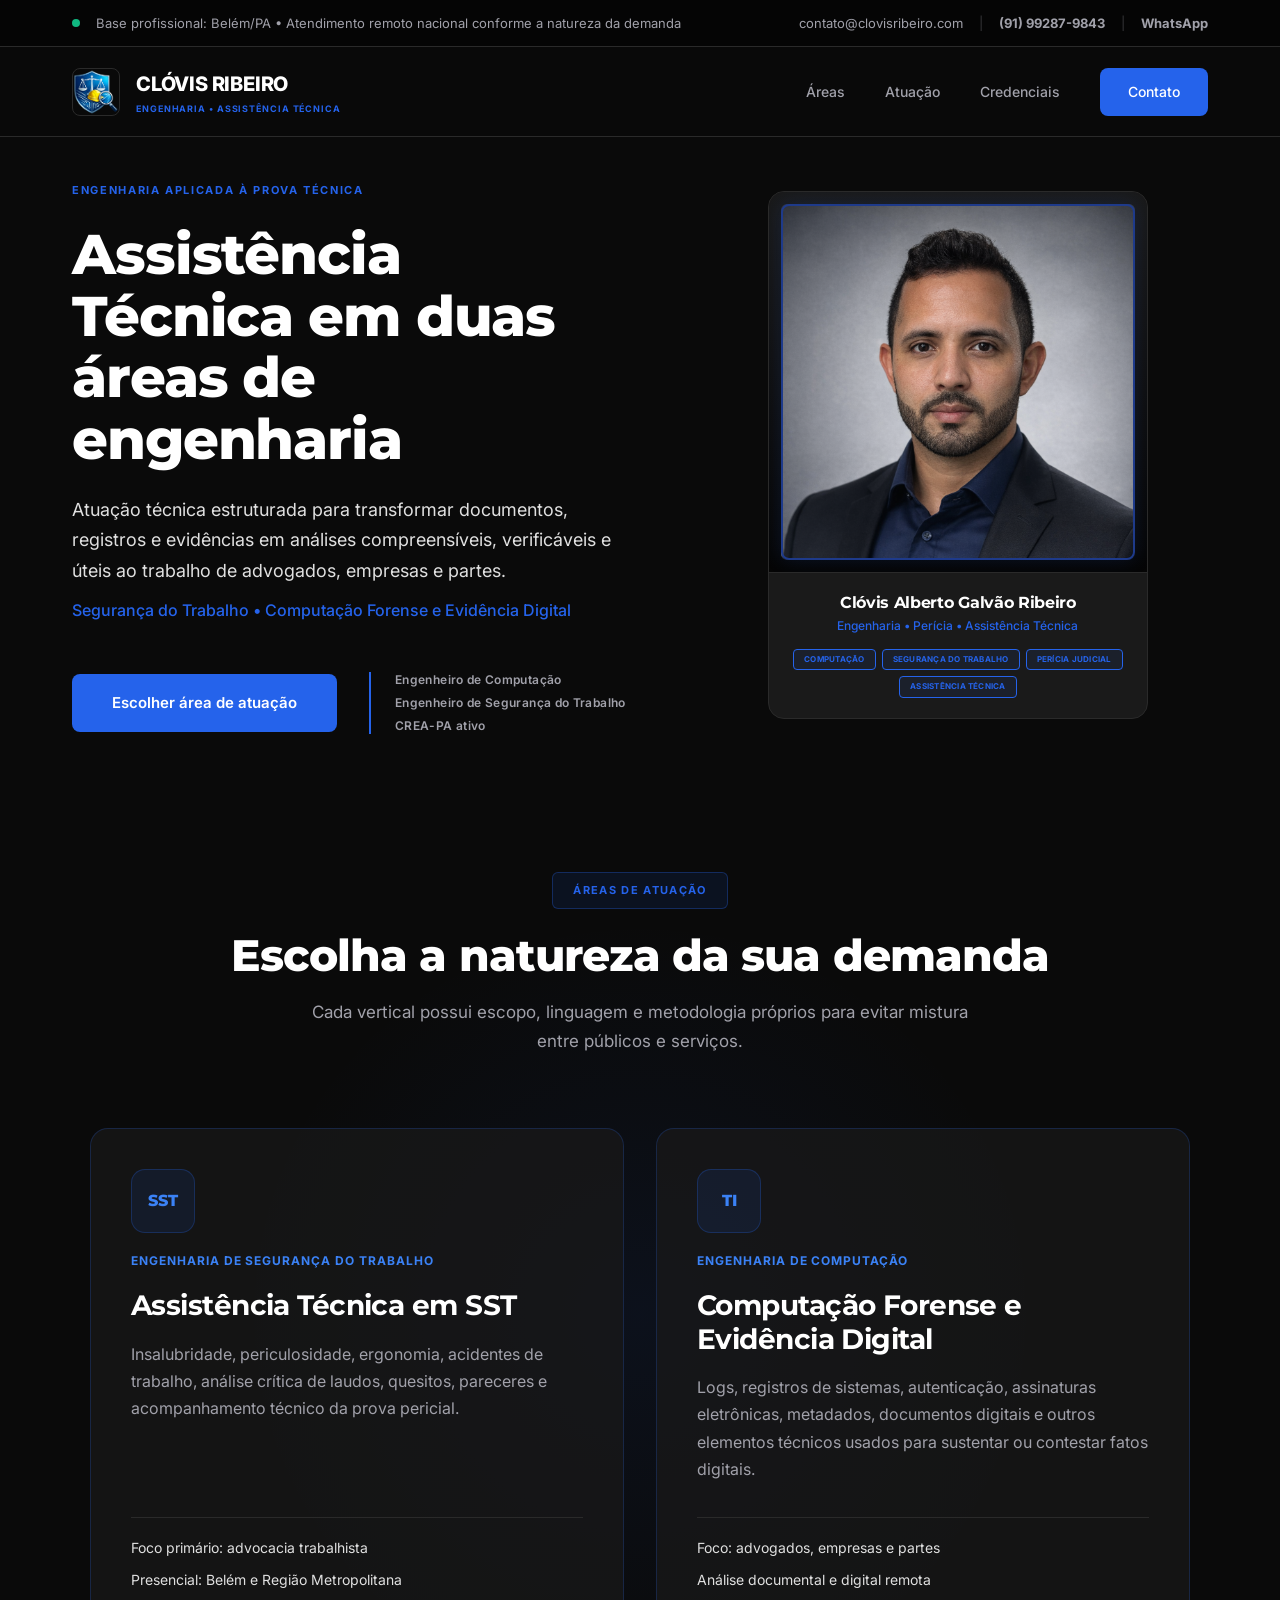
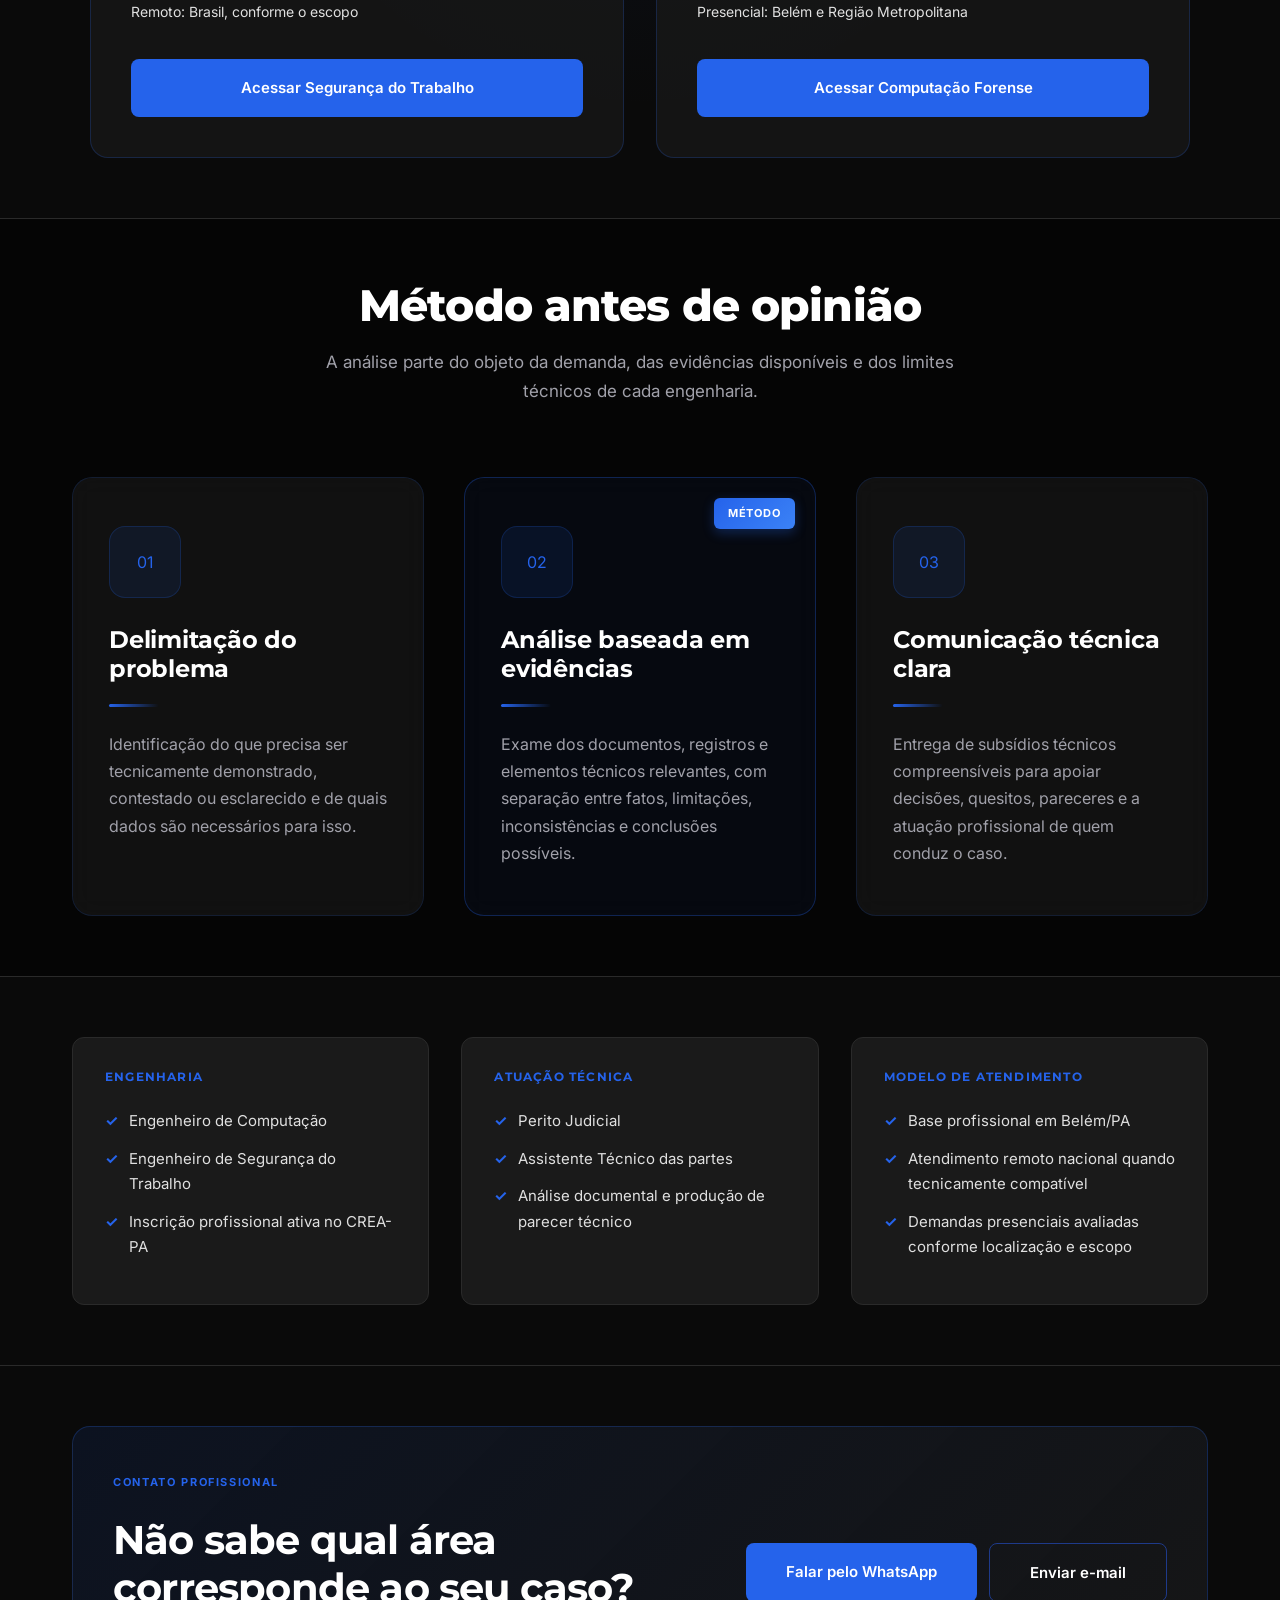
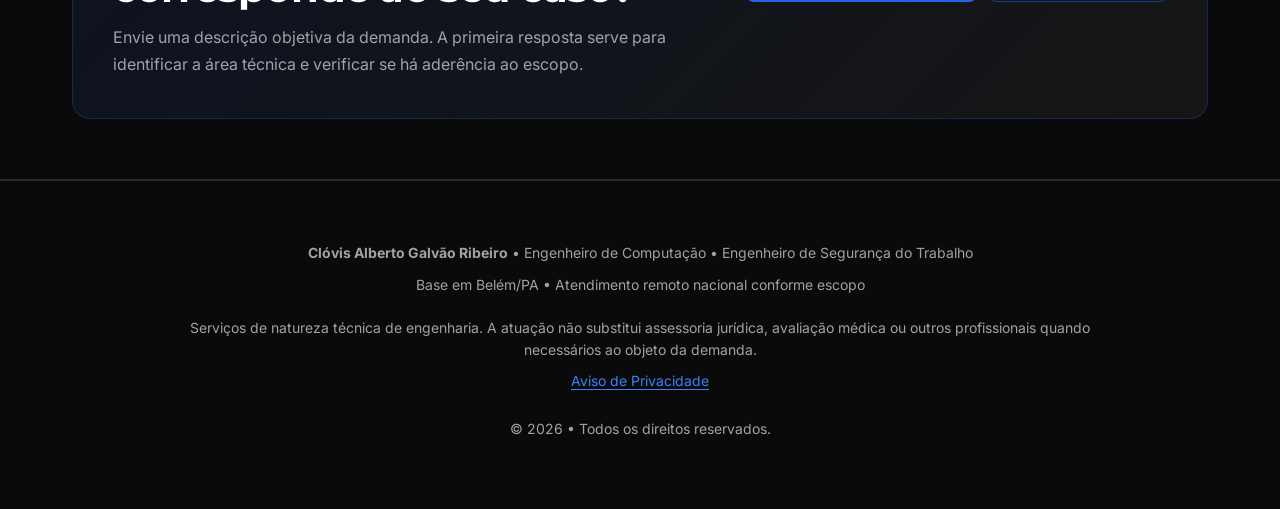
==== commit 9de71697: "fix: usa TI no card de computacao forense" ====
--- a/index.html
+++ b/index.html
@@ -182,7 +182,7 @@
           </article>
 
           <article class="service-choice-card">
-            <div class="service-choice-icon" aria-hidden="true">CF</div>
+            <div class="service-choice-icon" aria-hidden="true">TI</div>
             <span class="service-choice-kicker">Engenharia de Computação</span>
             <h3>Computação Forense e Evidência Digital</h3>
             <p>Logs, registros de sistemas, autenticação, assinaturas eletrônicas, metadados, documentos digitais e outros elementos técnicos usados para sustentar ou contestar fatos digitais.</p>
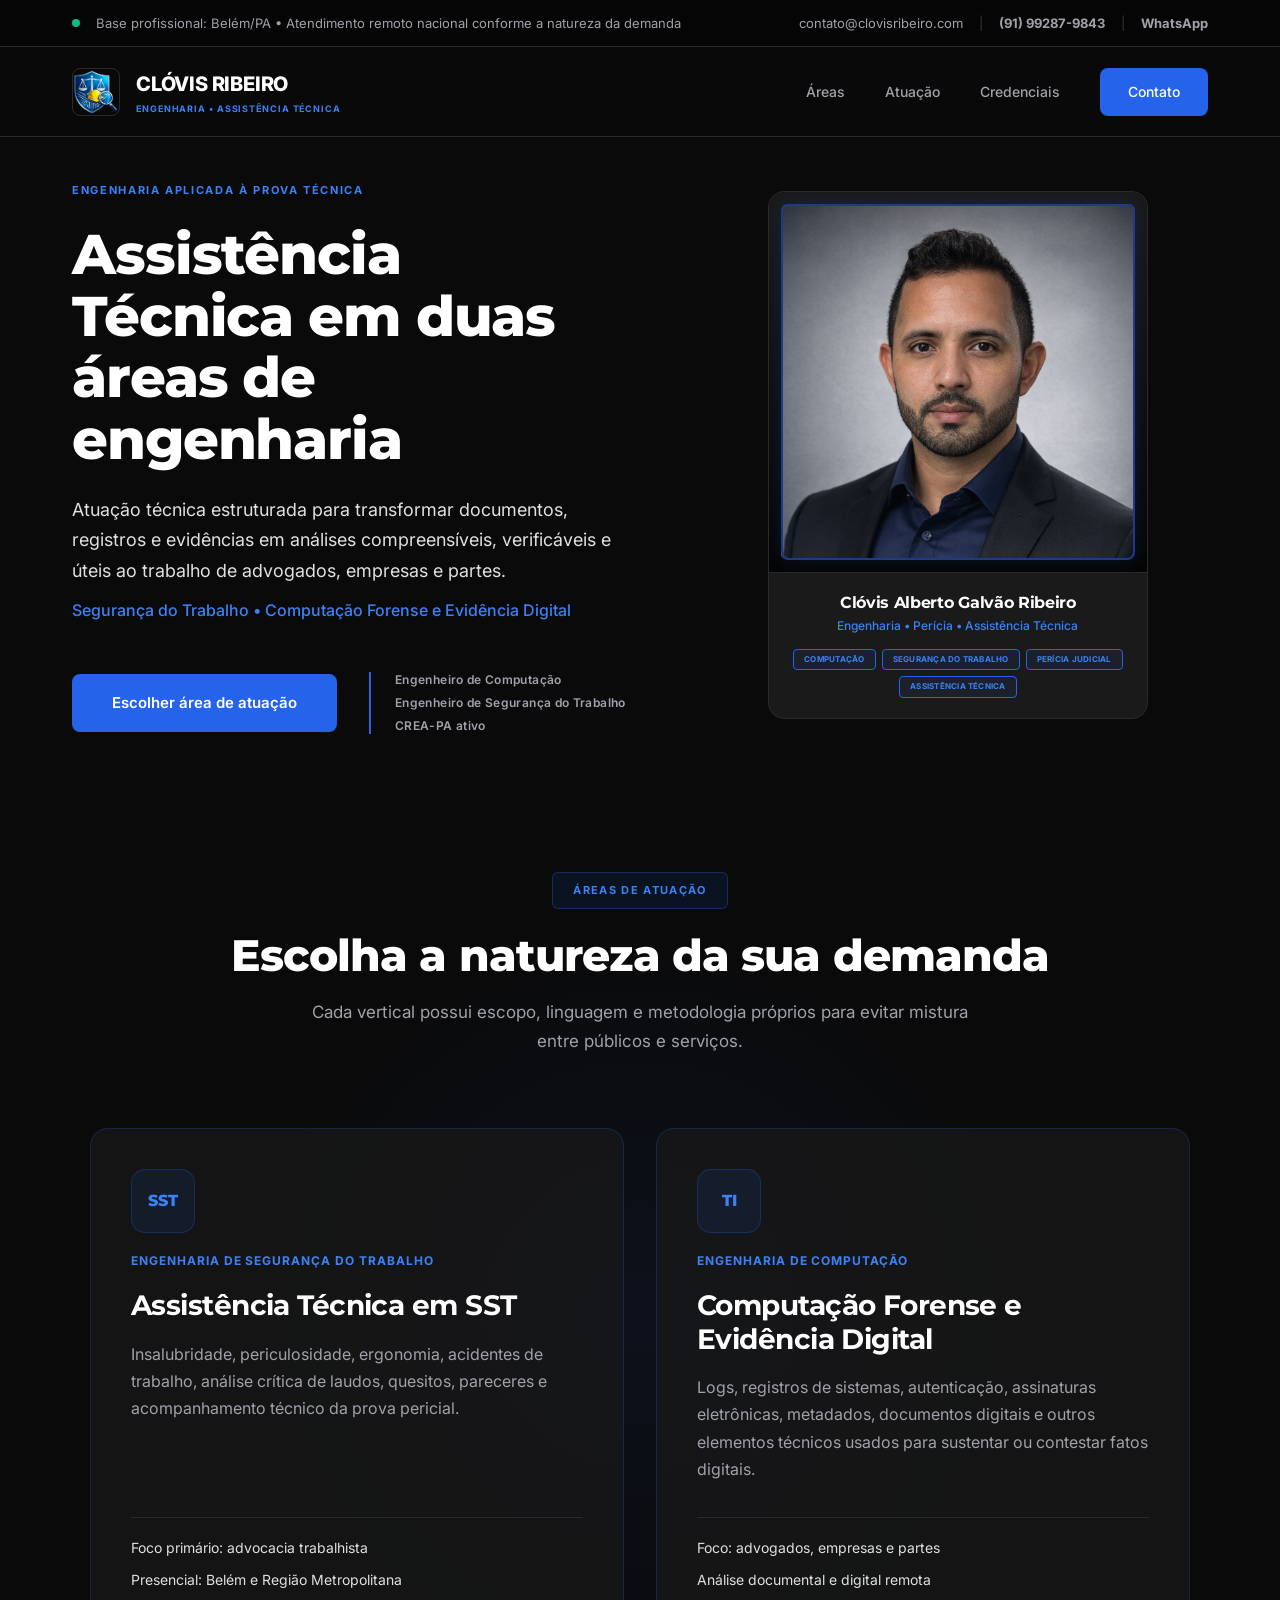
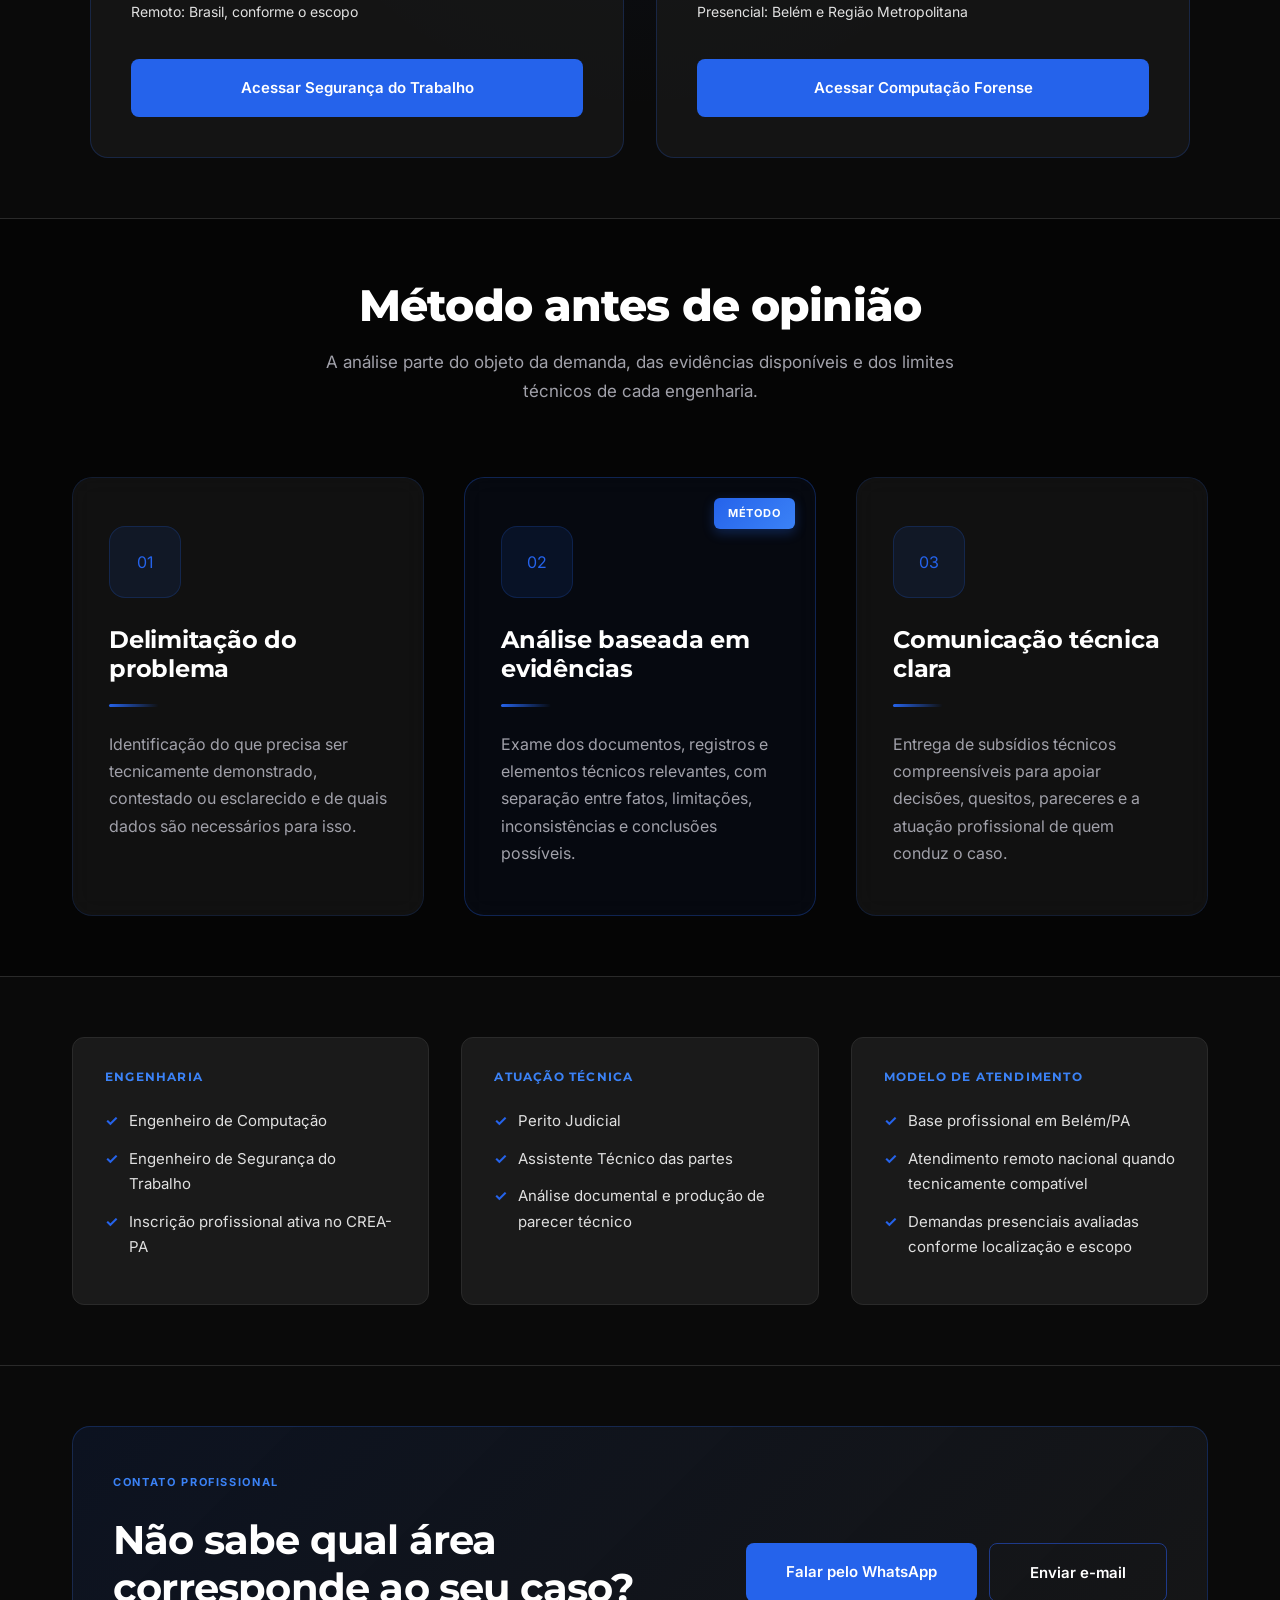
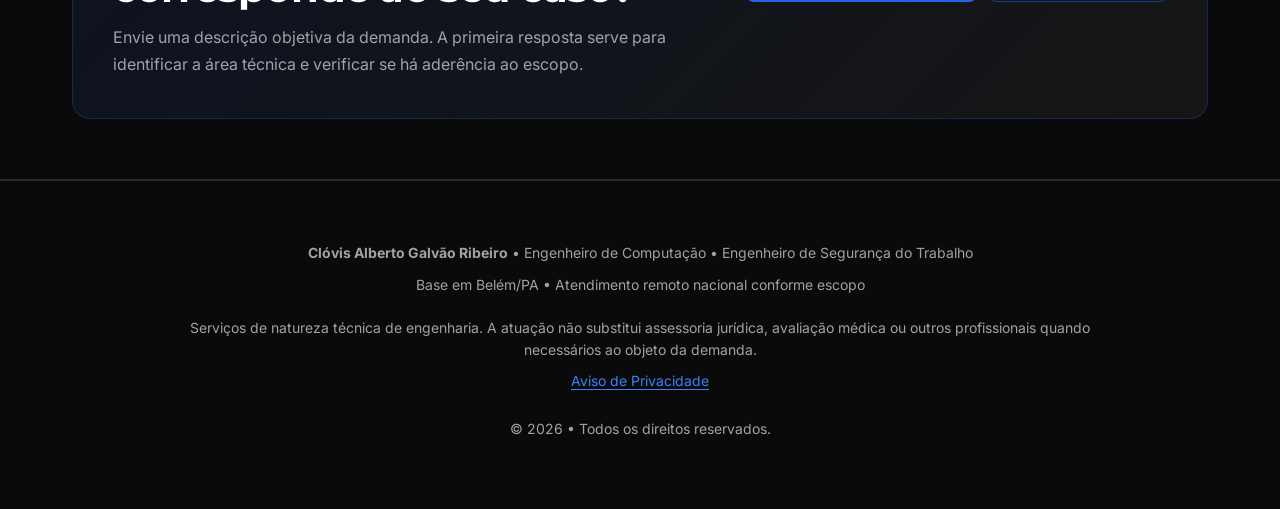
==== commit 4004adf1: "a11y: melhora navegacao por teclado na homepage" ====
--- a/index.html
+++ b/index.html
@@ -109,7 +109,7 @@
           <span class="brand__tag">ENGENHARIA • ASSISTÊNCIA TÉCNICA</span>
         </div>
       </a>
-      <button class="mobile-menu-toggle" id="mobileMenuToggle" aria-label="Abrir menu de navegação" aria-expanded="false">
+      <button class="mobile-menu-toggle" id="mobileMenuToggle" aria-label="Abrir menu de navegação" aria-expanded="false" aria-controls="mainNav">
         <span></span><span></span><span></span>
       </button>
       <nav class="nav" id="mainNav" aria-label="Navegação principal">
@@ -293,6 +293,7 @@
       mobileToggle.addEventListener('click', () => {
         const isExpanded = mobileToggle.getAttribute('aria-expanded') === 'true';
         mobileToggle.setAttribute('aria-expanded', String(!isExpanded));
+        mobileToggle.setAttribute('aria-label', isExpanded ? 'Abrir menu de navegação' : 'Fechar menu de navegação');
         mainNav.classList.toggle('nav--open');
         document.body.classList.toggle('menu-open');
       });
@@ -300,8 +301,19 @@
         link.addEventListener('click', () => {
           mainNav.classList.remove('nav--open');
           mobileToggle.setAttribute('aria-expanded', 'false');
+          mobileToggle.setAttribute('aria-label', 'Abrir menu de navegação');
           document.body.classList.remove('menu-open');
         });
+      });
+
+      document.addEventListener('keydown', (e) => {
+        if (e.key === 'Escape' && mainNav.classList.contains('nav--open')) {
+          mainNav.classList.remove('nav--open');
+          mobileToggle.setAttribute('aria-expanded', 'false');
+          mobileToggle.setAttribute('aria-label', 'Abrir menu de navegação');
+          document.body.classList.remove('menu-open');
+          mobileToggle.focus();
+        }
       });
     }
 
--- a/style.css
+++ b/style.css
@@ -2339,3 +2339,51 @@
     justify-content: center;
   }
 }
+
+
+/* ===================================
+   ACESSIBILIDADE E HARDENING VISUAL
+   =================================== */
+
+a:focus-visible,
+button:focus-visible,
+input:focus-visible,
+select:focus-visible,
+textarea:focus-visible {
+  outline: 3px solid var(--blue-light);
+  outline-offset: 3px;
+}
+
+.brand__tag,
+.kicker,
+.hero__target,
+.profile-info p,
+.profile-certifications span,
+.service-choice-kicker,
+.methodology-badge,
+.step-micro,
+.qualification-card h3,
+.form-group label {
+  color: var(--blue-light);
+}
+
+.form-note,
+.footer-copy {
+  color: #94a3b8;
+  opacity: 1;
+}
+
+@media (prefers-reduced-motion: reduce) {
+  html {
+    scroll-behavior: auto;
+  }
+
+  *,
+  *::before,
+  *::after {
+    animation-duration: 0.01ms !important;
+    animation-iteration-count: 1 !important;
+    transition-duration: 0.01ms !important;
+    scroll-behavior: auto !important;
+  }
+}
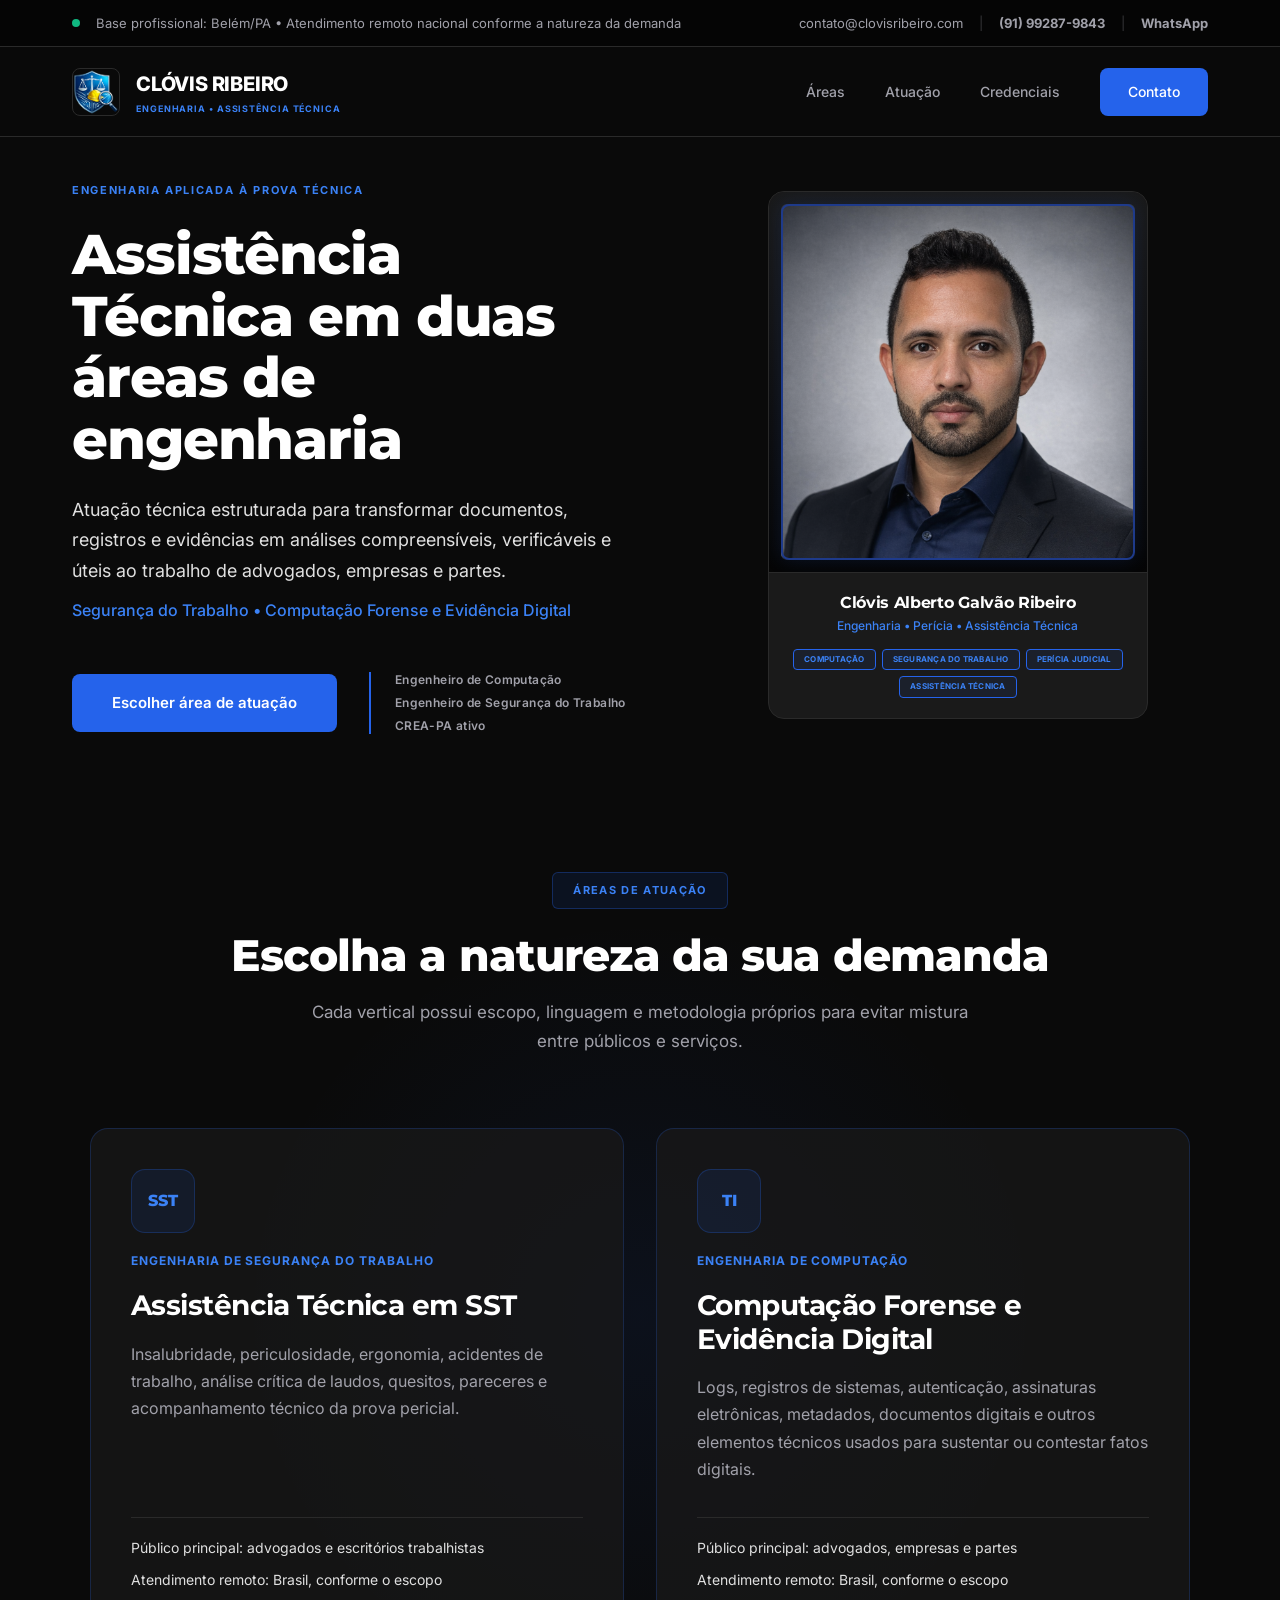
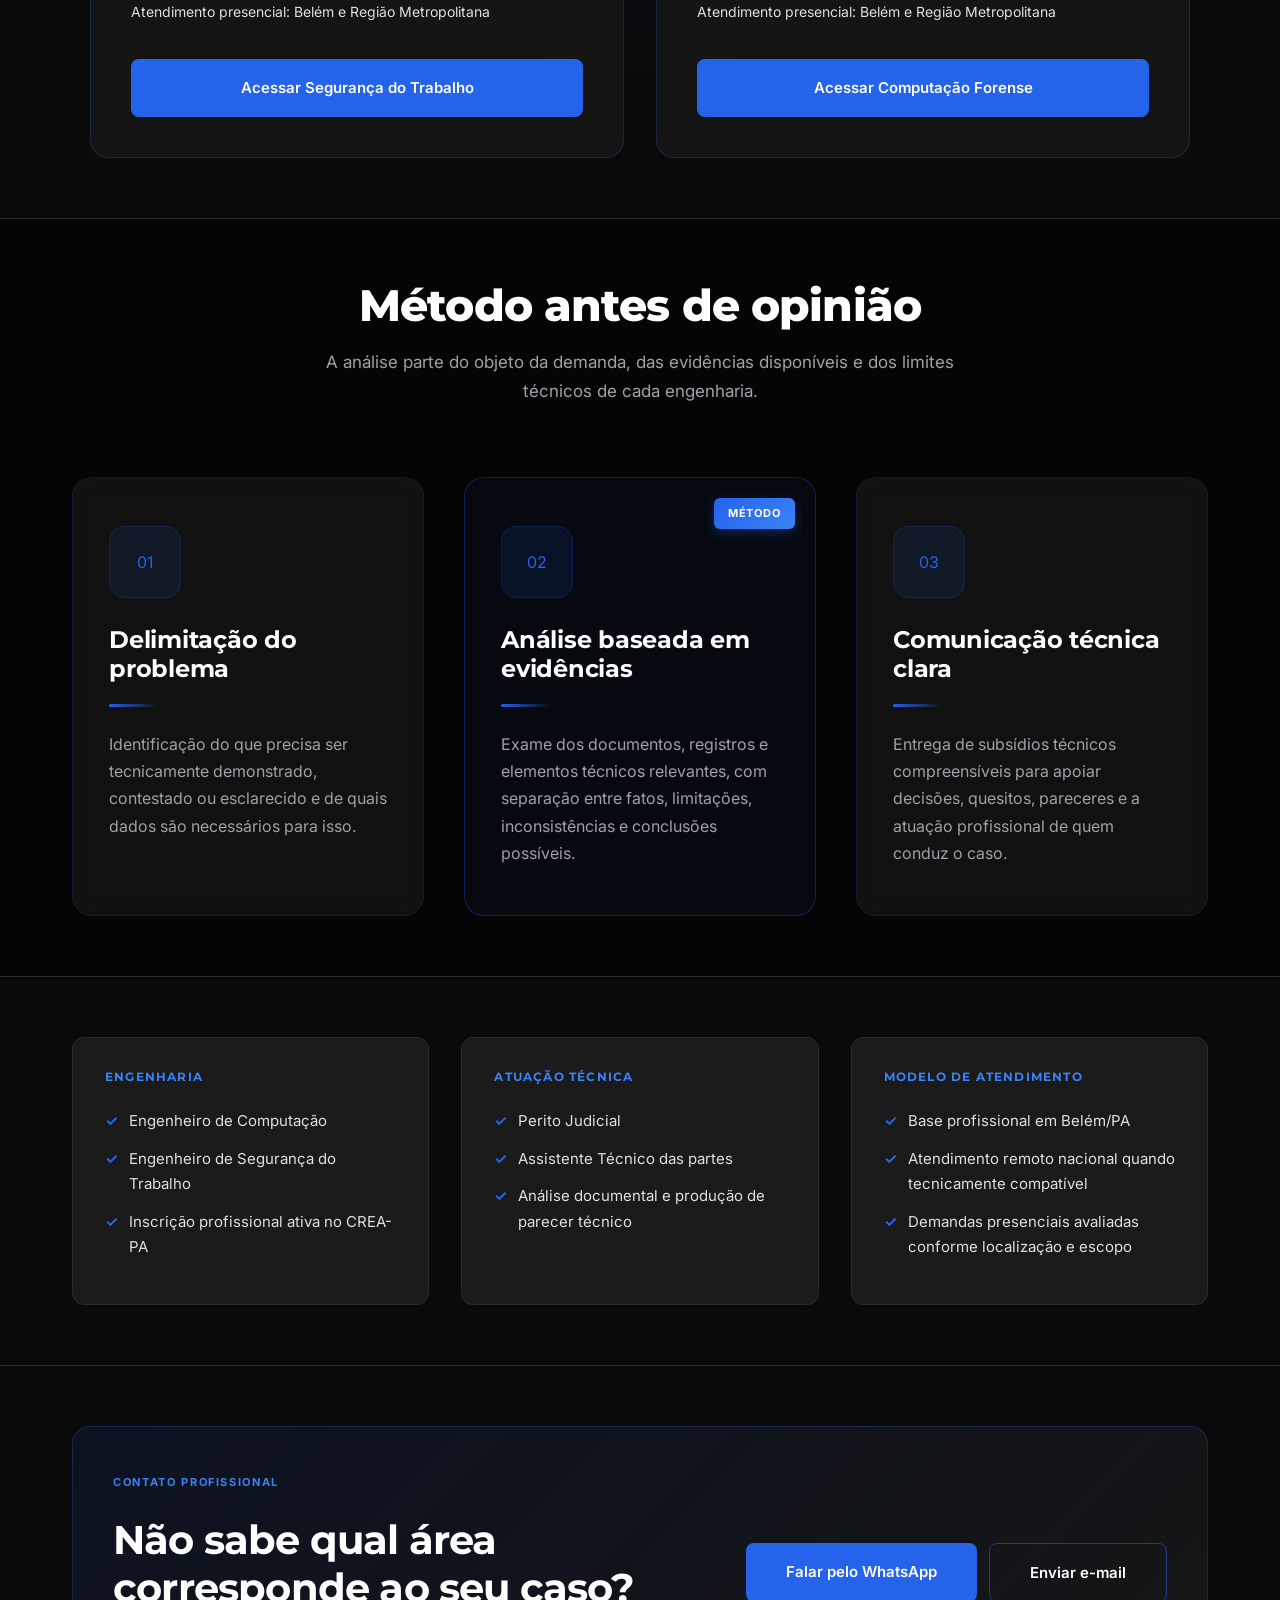
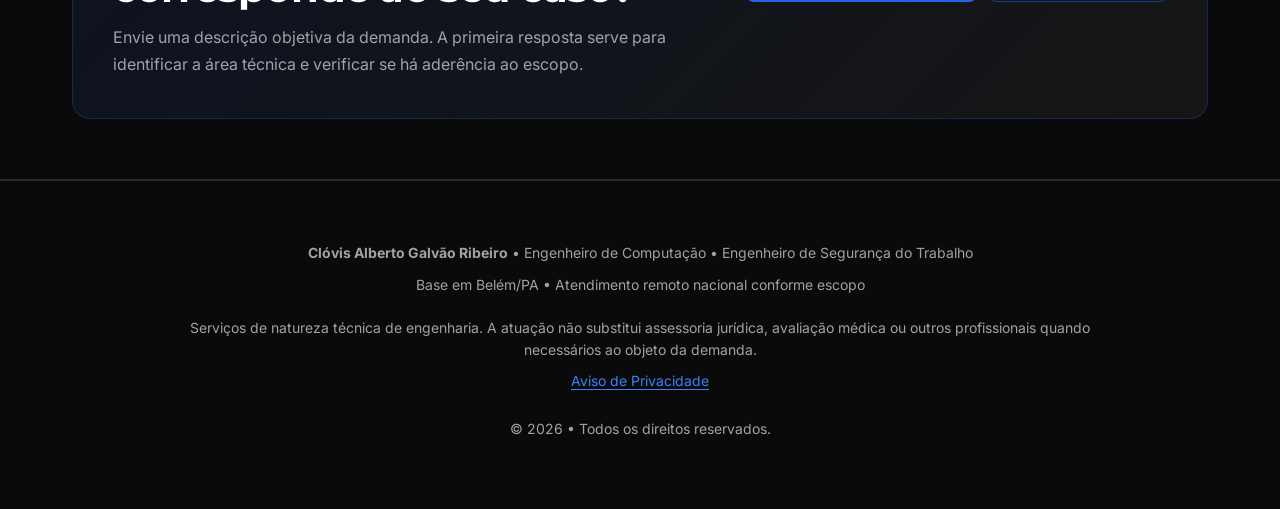
==== commit 91688c25: "refine: padroniza publico e atendimento nos cards" ====
--- a/index.html
+++ b/index.html
@@ -174,9 +174,9 @@
             <h3>Assistência Técnica em SST</h3>
             <p>Insalubridade, periculosidade, ergonomia, acidentes de trabalho, análise crítica de laudos, quesitos, pareceres e acompanhamento técnico da prova pericial.</p>
             <div class="service-choice-meta">
-              <span>Foco primário: advocacia trabalhista</span>
-              <span>Presencial: Belém e Região Metropolitana</span>
-              <span>Remoto: Brasil, conforme o escopo</span>
+              <span>Público principal: advogados e escritórios trabalhistas</span>
+              <span>Atendimento remoto: Brasil, conforme o escopo</span>
+              <span>Atendimento presencial: Belém e Região Metropolitana</span>
             </div>
             <a class="btn btn--primary" href="sst/">Acessar Segurança do Trabalho</a>
           </article>
@@ -187,9 +187,9 @@
             <h3>Computação Forense e Evidência Digital</h3>
             <p>Logs, registros de sistemas, autenticação, assinaturas eletrônicas, metadados, documentos digitais e outros elementos técnicos usados para sustentar ou contestar fatos digitais.</p>
             <div class="service-choice-meta">
-              <span>Foco: advogados, empresas e partes</span>
-              <span>Análise documental e digital remota</span>
-              <span>Presencial: Belém e Região Metropolitana</span>
+              <span>Público principal: advogados, empresas e partes</span>
+              <span>Atendimento remoto: Brasil, conforme o escopo</span>
+              <span>Atendimento presencial: Belém e Região Metropolitana</span>
             </div>
             <a class="btn btn--primary" href="computacao-forense/">Acessar Computação Forense</a>
           </article>
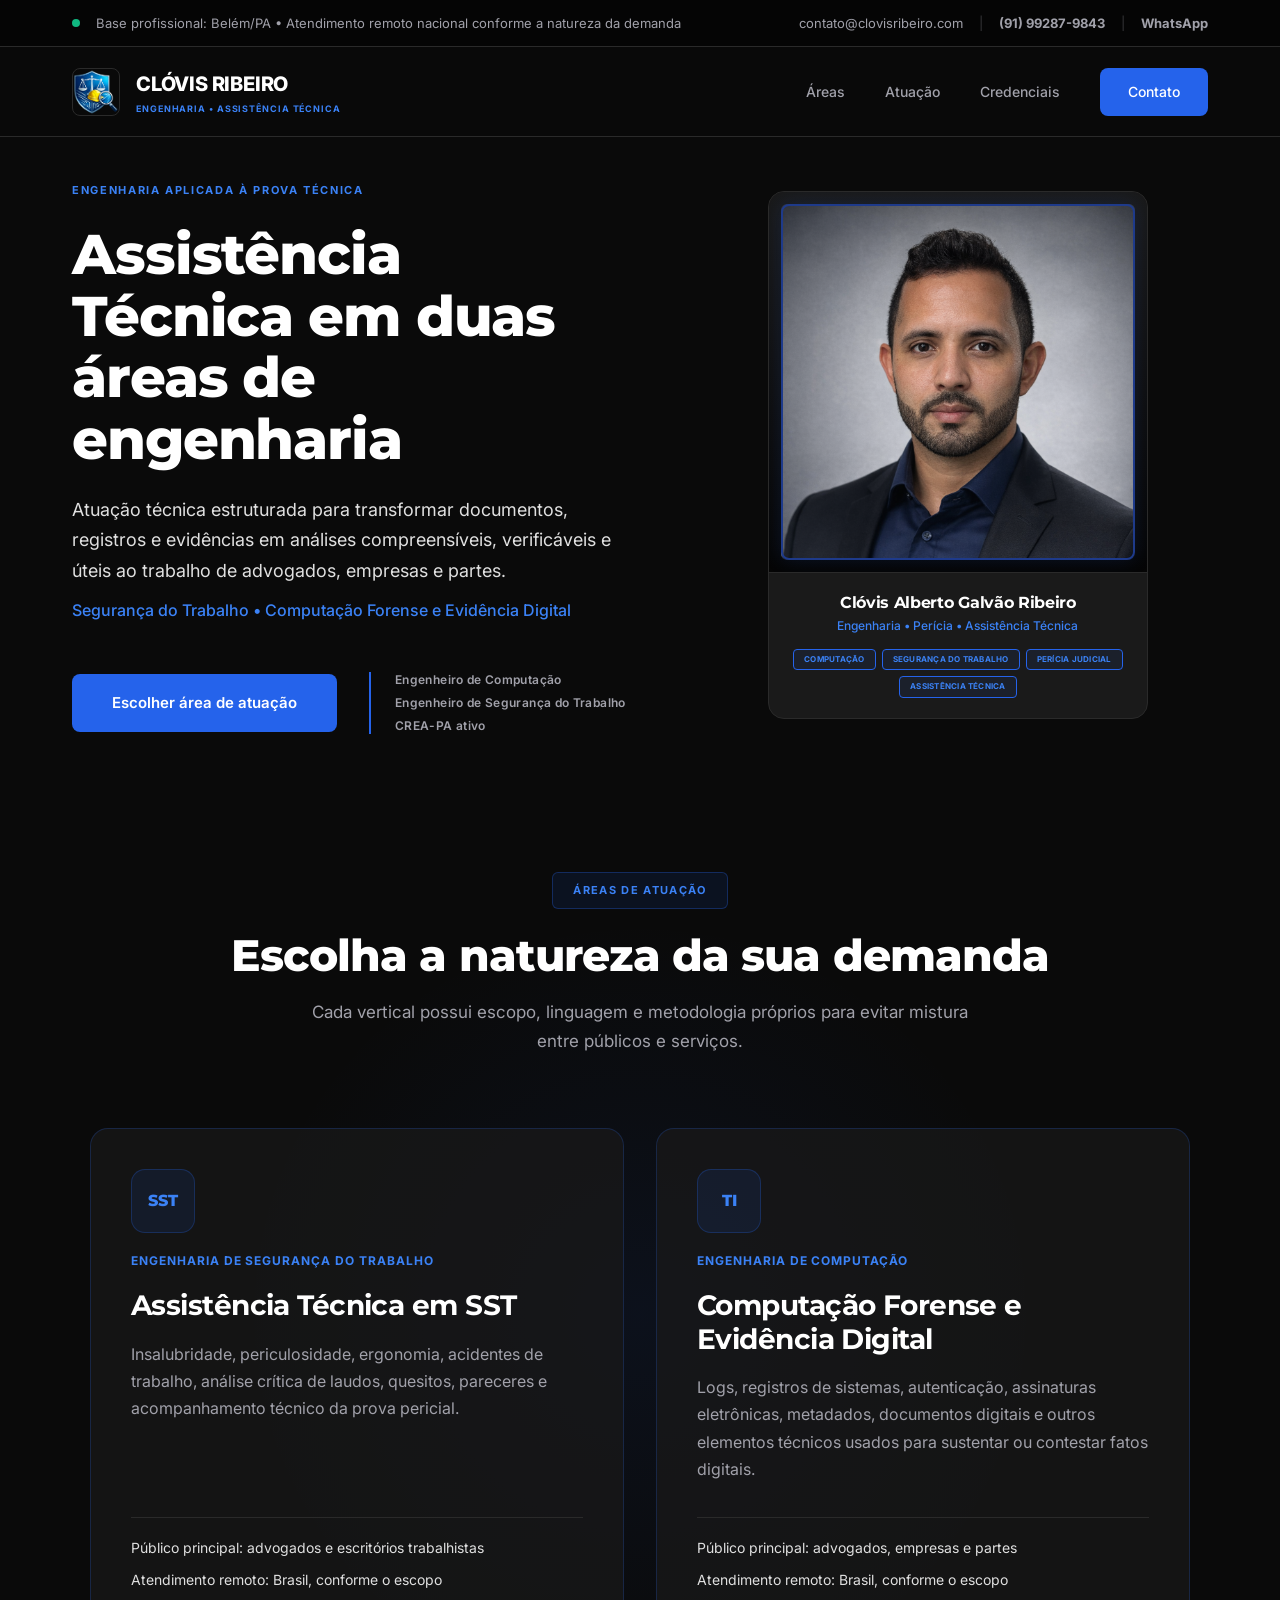
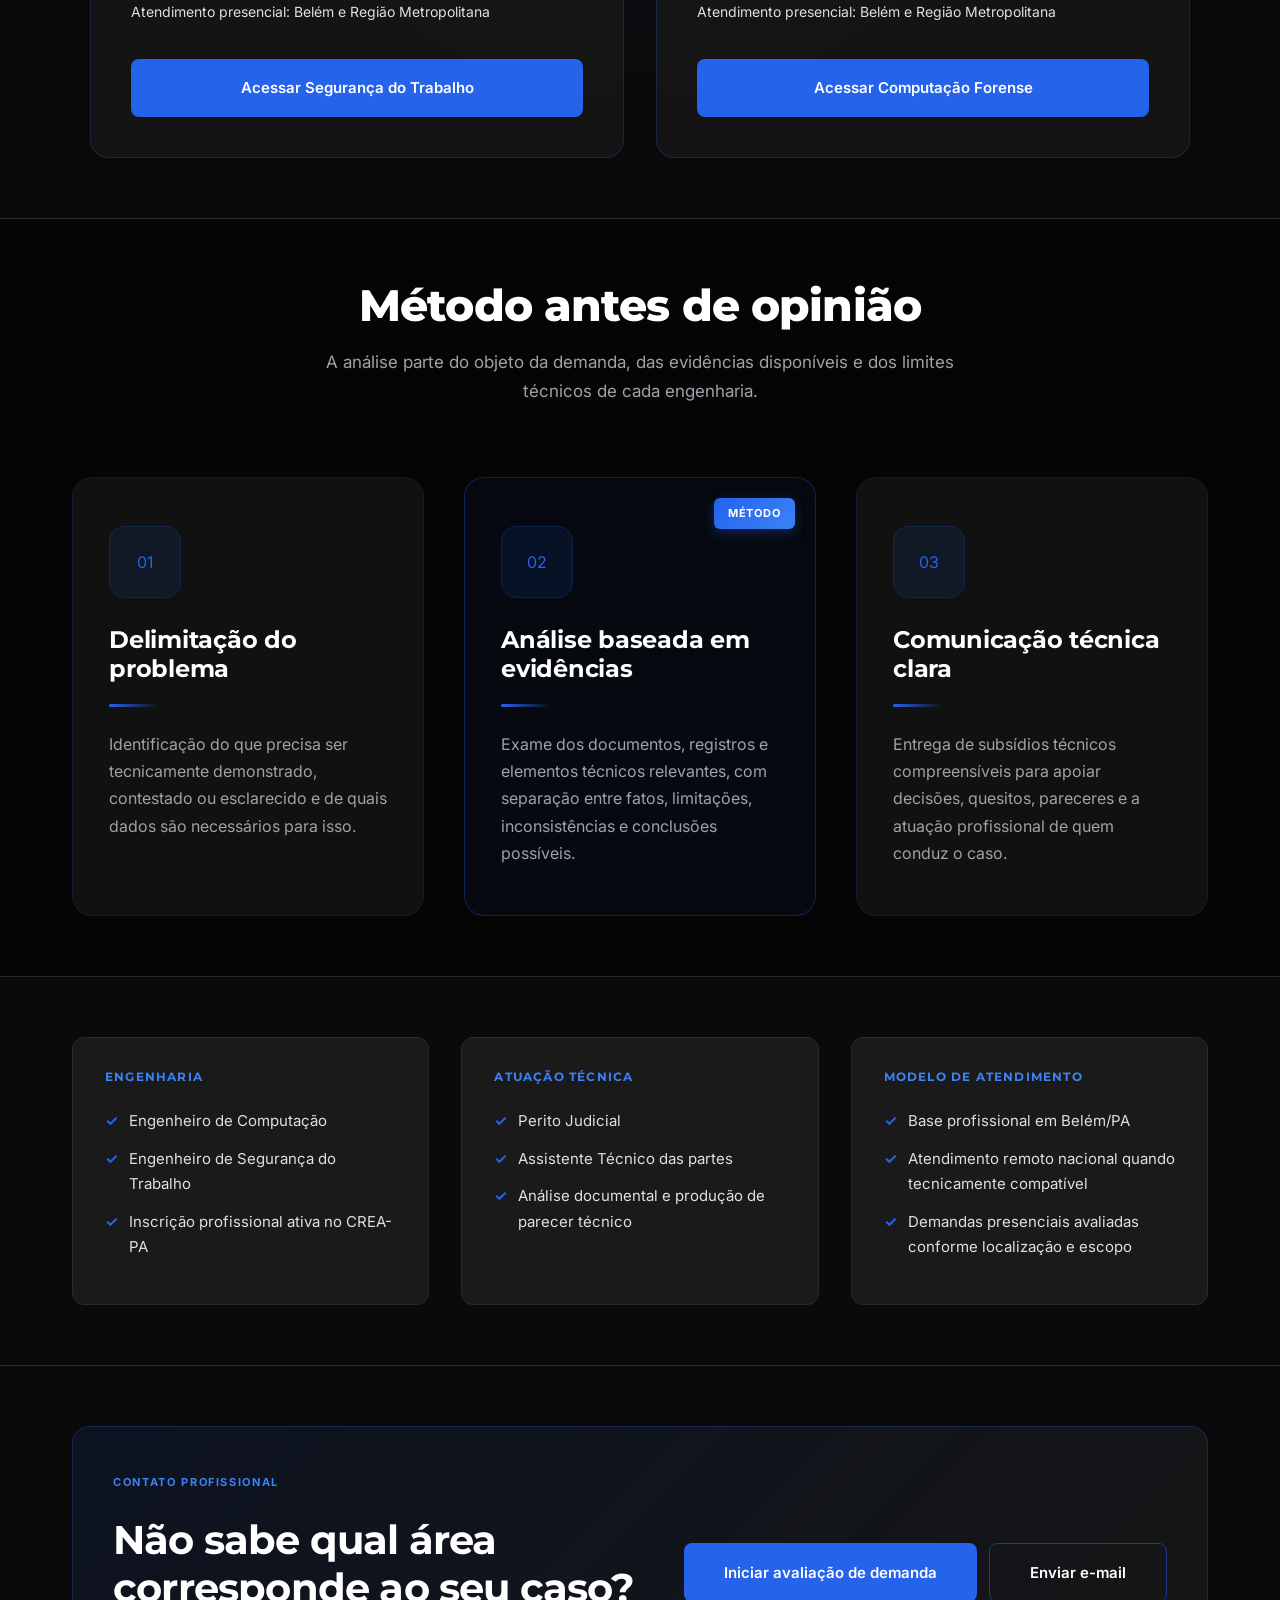
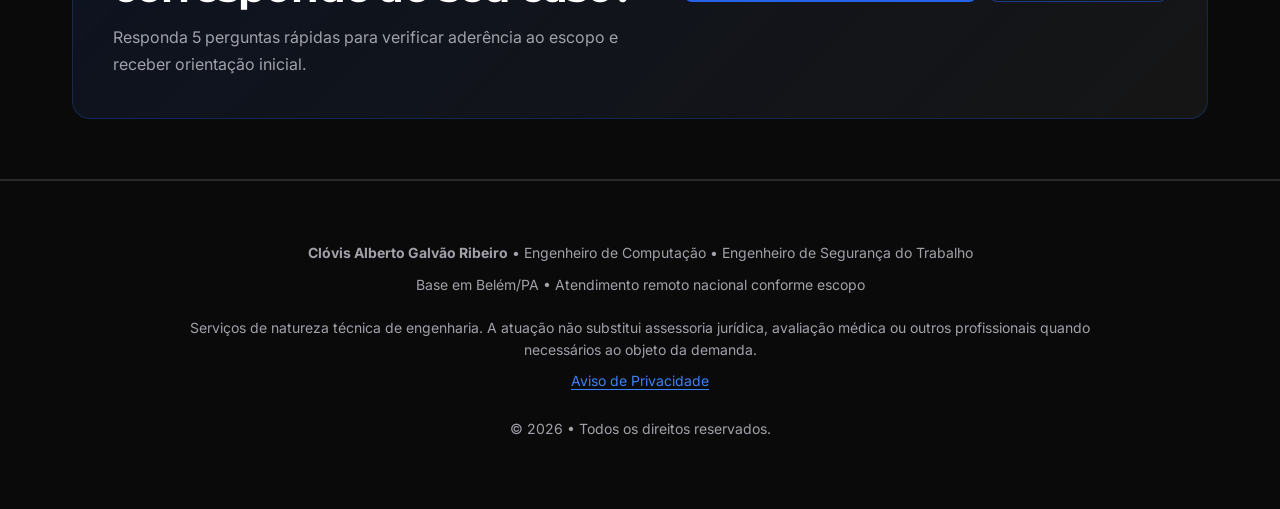
==== commit c0860c26: "feat: adiciona formulário qualificador de leads com filtragem por pontuação" ====
--- a/index.html
+++ b/index.html
@@ -262,15 +262,242 @@
           <div>
             <span class="kicker">Contato profissional</span>
             <h2>Não sabe qual área corresponde ao seu caso?</h2>
-            <p>Envie uma descrição objetiva da demanda. A primeira resposta serve para identificar a área técnica e verificar se há aderência ao escopo.</p>
+            <p>Responda 5 perguntas rápidas para verificar aderência ao escopo e receber orientação inicial.</p>
           </div>
           <div class="cta-band__actions">
-            <a class="btn btn--primary" href="https://wa.me/5591992879843?text=Ol%C3%A1%2C%20Cl%C3%B3vis.%20Gostaria%20de%20avaliar%20uma%20demanda%20t%C3%A9cnica." target="_blank" rel="noopener noreferrer">Falar pelo WhatsApp</a>
+            <button class="btn btn--primary" onclick="openQualificador()" type="button">
+              Iniciar avaliação de demanda
+            </button>
             <a class="btn btn--secondary" href="mailto:contato@clovisribeiro.com">Enviar e-mail</a>
           </div>
         </div>
       </div>
     </section>
+
+    <!-- MODAL DE QUALIFICAÇÃO -->
+    <div id="qualificadorModal" class="modal" style="display: none;">
+      <div class="modal__overlay" onclick="closeQualificador()"></div>
+      <div class="modal__content">
+        <button class="modal__close" onclick="closeQualificador()" aria-label="Fechar">×</button>
+
+        <div id="qualificadorForm">
+          <h3>Avaliação de aderência ao escopo</h3>
+          <p class="modal__subtitle">Responda para verificar se há compatibilidade técnica</p>
+
+          <div class="form-step" data-step="1">
+            <label>1. Você é:</label>
+            <div class="options">
+              <button type="button" class="option-btn" data-value="3" data-next="2">Advogado/Escritório</button>
+              <button type="button" class="option-btn" data-value="2" data-next="2">Empresa</button>
+              <button type="button" class="option-btn" data-value="1" data-next="2">Parte em processo</button>
+              <button type="button" class="option-btn" data-value="0" data-next="2">Outro</button>
+            </div>
+          </div>
+
+          <div class="form-step" data-step="2" style="display: none;">
+            <label>2. Área do direito:</label>
+            <div class="options">
+              <button type="button" class="option-btn" data-value="3" data-next="3">Trabalhista</button>
+              <button type="button" class="option-btn" data-value="3" data-next="3">Cível/Contratos</button>
+              <button type="button" class="option-btn" data-value="2" data-next="3">Criminal</button>
+              <button type="button" class="option-btn" data-value="1" data-next="3">Outro</button>
+            </div>
+          </div>
+
+          <div class="form-step" data-step="3" style="display: none;">
+            <label>3. Tipo de demanda:</label>
+            <div class="options">
+              <button type="button" class="option-btn" data-value="3" data-next="4">Perícia judicial</button>
+              <button type="button" class="option-btn" data-value="3" data-next="4">Assistência técnica</button>
+              <button type="button" class="option-btn" data-value="2" data-next="4">Laudo/Parecer</button>
+              <button type="button" class="option-btn" data-value="1" data-next="4">Dúvida inicial</button>
+            </div>
+          </div>
+
+          <div class="form-step" data-step="4" style="display: none;">
+            <label>4. Urgência:</label>
+            <div class="options">
+              <button type="button" class="option-btn" data-value="3" data-next="5">Imediata</button>
+              <button type="button" class="option-btn" data-value="2" data-next="5">30 dias</button>
+              <button type="button" class="option-btn" data-value="1" data-next="5">60+ dias</button>
+            </div>
+          </div>
+
+          <div class="form-step" data-step="5" style="display: none;">
+            <label>5. Valor estimado da causa:</label>
+            <div class="options">
+              <button type="button" class="option-btn" data-value="1" data-next="result">Até R$ 100k</button>
+              <button type="button" class="option-btn" data-value="2" data-next="result">R$ 100k-500k</button>
+              <button type="button" class="option-btn" data-value="3" data-next="result">Acima de R$ 500k</button>
+              <button type="button" class="option-btn" data-value="2" data-next="result">Não se aplica</button>
+            </div>
+          </div>
+        </div>
+
+        <div id="qualificadorResult" style="display: none;">
+          <div id="resultAprovado" style="display: none;">
+            <div class="result-icon">✓</div>
+            <h3>Há aderência ao escopo</h3>
+            <p>Com base nas respostas, sua demanda está dentro da área de atuação. Clique abaixo para iniciar conversa pelo WhatsApp com o contexto pré-preenchido.</p>
+            <a id="whatsappLink" class="btn btn--primary" href="#" target="_blank" rel="noopener noreferrer">
+              Falar no WhatsApp
+            </a>
+          </div>
+
+          <div id="resultReprovado" style="display: none;">
+            <div class="result-icon">!</div>
+            <h3>Fora do escopo atual</h3>
+            <p>Com base nas respostas, não há aderência técnica às áreas de atuação (SST ou Computação Forense). Posso indicar profissionais adequados se desejar.</p>
+            <a class="btn btn--secondary" href="mailto:contato@clovisribeiro.com?subject=Indicação%20-%20Fora%20do%20escopo">
+              Solicitar indicação por e-mail
+            </a>
+          </div>
+        </div>
+      </div>
+    </div>
+
+    <style>
+      .modal {
+        position: fixed;
+        top: 0;
+        left: 0;
+        width: 100%;
+        height: 100%;
+        z-index: 1000;
+        display: flex;
+        align-items: center;
+        justify-content: center;
+      }
+
+      .modal__overlay {
+        position: absolute;
+        top: 0;
+        left: 0;
+        width: 100%;
+        height: 100%;
+        background: rgba(0,0,0,0.8);
+        backdrop-filter: blur(4px);
+      }
+
+      .modal__content {
+        position: relative;
+        background: #1a1a1a;
+        border: 1px solid #333;
+        border-radius: 12px;
+        padding: 32px;
+        max-width: 480px;
+        width: 90%;
+        max-height: 90vh;
+        overflow-y: auto;
+        z-index: 1001;
+      }
+
+      .modal__close {
+        position: absolute;
+        top: 16px;
+        right: 16px;
+        background: none;
+        border: none;
+        color: #888;
+        font-size: 24px;
+        cursor: pointer;
+        width: 32px;
+        height: 32px;
+        display: flex;
+        align-items: center;
+        justify-content: center;
+        border-radius: 50%;
+        transition: all 0.2s;
+      }
+
+      .modal__close:hover {
+        background: #333;
+        color: #fff;
+      }
+
+      .modal h3 {
+        margin: 0 0 8px 0;
+        font-size: 20px;
+        color: #fff;
+      }
+
+      .modal__subtitle {
+        margin: 0 0 24px 0;
+        color: #888;
+        font-size: 14px;
+      }
+
+      .form-step label {
+        display: block;
+        margin-bottom: 16px;
+        font-weight: 500;
+        color: #fff;
+      }
+
+      .options {
+        display: flex;
+        flex-direction: column;
+        gap: 10px;
+      }
+
+      .option-btn {
+        background: #252525;
+        border: 1px solid #333;
+        color: #e0e0e0;
+        padding: 14px 16px;
+        border-radius: 8px;
+        cursor: pointer;
+        text-align: left;
+        font-size: 14px;
+        transition: all 0.2s;
+      }
+
+      .option-btn:hover {
+        background: #333;
+        border-color: #555;
+      }
+
+      .option-btn:active {
+        transform: scale(0.98);
+      }
+
+      .result-icon {
+        width: 64px;
+        height: 64px;
+        border-radius: 50%;
+        display: flex;
+        align-items: center;
+        justify-content: center;
+        font-size: 32px;
+        margin: 0 auto 16px;
+      }
+
+      #resultAprovado .result-icon {
+        background: #065f46;
+        color: #34d399;
+      }
+
+      #resultReprovado .result-icon {
+        background: #7c2d12;
+        color: #fb923c;
+      }
+
+      #qualificadorResult h3 {
+        text-align: center;
+      }
+
+      #qualificadorResult p {
+        text-align: center;
+        color: #888;
+        margin-bottom: 24px;
+        line-height: 1.6;
+      }
+
+      #qualificadorResult .btn {
+        width: 100%;
+        text-align: center;
+      }
+    </style>
   </main>
 
   <footer class="footer">
@@ -285,6 +512,73 @@
 
   
   <script>
+    let pontuacao = 0;
+    let respostas = {};
+
+    function openQualificador() {
+      document.getElementById('qualificadorModal').style.display = 'flex';
+      document.body.style.overflow = 'hidden';
+      resetQualificador();
+    }
+
+    function closeQualificador() {
+      document.getElementById('qualificadorModal').style.display = 'none';
+      document.body.style.overflow = '';
+    }
+
+    function resetQualificador() {
+      pontuacao = 0;
+      respostas = {};
+      document.querySelectorAll('.form-step').forEach(step => {
+        step.style.display = step.dataset.step === '1' ? 'block' : 'none';
+      });
+      document.getElementById('qualificadorForm').style.display = 'block';
+      document.getElementById('qualificadorResult').style.display = 'none';
+      document.getElementById('resultAprovado').style.display = 'none';
+      document.getElementById('resultReprovado').style.display = 'none';
+    }
+
+    document.querySelectorAll('.option-btn').forEach(btn => {
+      btn.addEventListener('click', function() {
+        const valor = parseInt(this.dataset.value, 10);
+        const nextStep = this.dataset.next;
+
+        pontuacao += valor;
+
+        if (nextStep === 'result') {
+          mostrarResultado();
+        } else {
+          document.querySelectorAll('.form-step').forEach(step => {
+            step.style.display = 'none';
+          });
+          document.querySelector(`[data-step="${nextStep}"]`).style.display = 'block';
+        }
+      });
+    });
+
+    function mostrarResultado() {
+      document.getElementById('qualificadorForm').style.display = 'none';
+      document.getElementById('qualificadorResult').style.display = 'block';
+
+      if (pontuacao >= 10) {
+        document.getElementById('resultAprovado').style.display = 'block';
+        document.getElementById('resultReprovado').style.display = 'none';
+
+        const texto = `Olá, Clóvis. Gostaria de avaliar uma demanda técnica. Perfil: ${pontuacao} pontos no pré-qualificador.`;
+        const link = `https://wa.me/5591992879843?text=${encodeURIComponent(texto)}`;
+        document.getElementById('whatsappLink').href = link;
+      } else {
+        document.getElementById('resultAprovado').style.display = 'none';
+        document.getElementById('resultReprovado').style.display = 'block';
+      }
+    }
+
+    document.addEventListener('keydown', function(e) {
+      if (e.key === 'Escape') {
+        closeQualificador();
+      }
+    });
+
     document.getElementById('year').textContent = new Date().getFullYear();
 
     const mobileToggle = document.getElementById('mobileMenuToggle');
